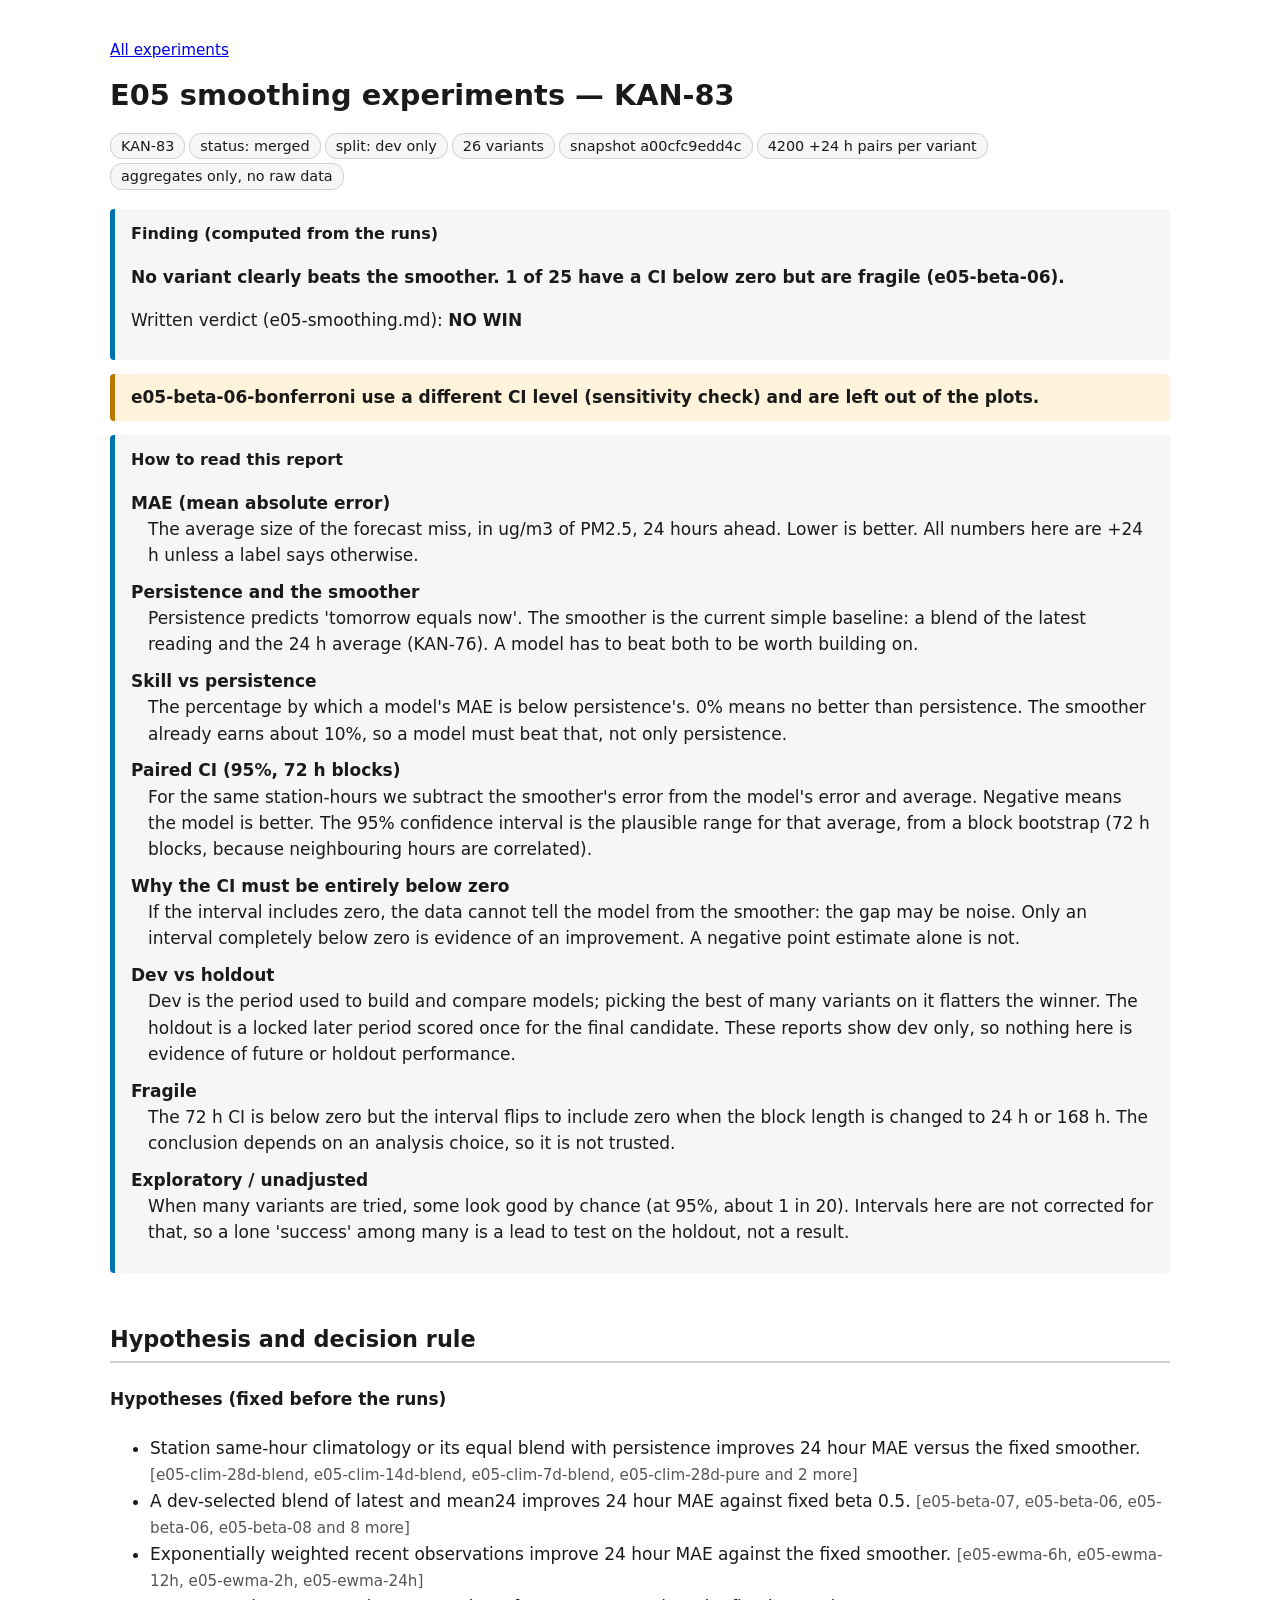
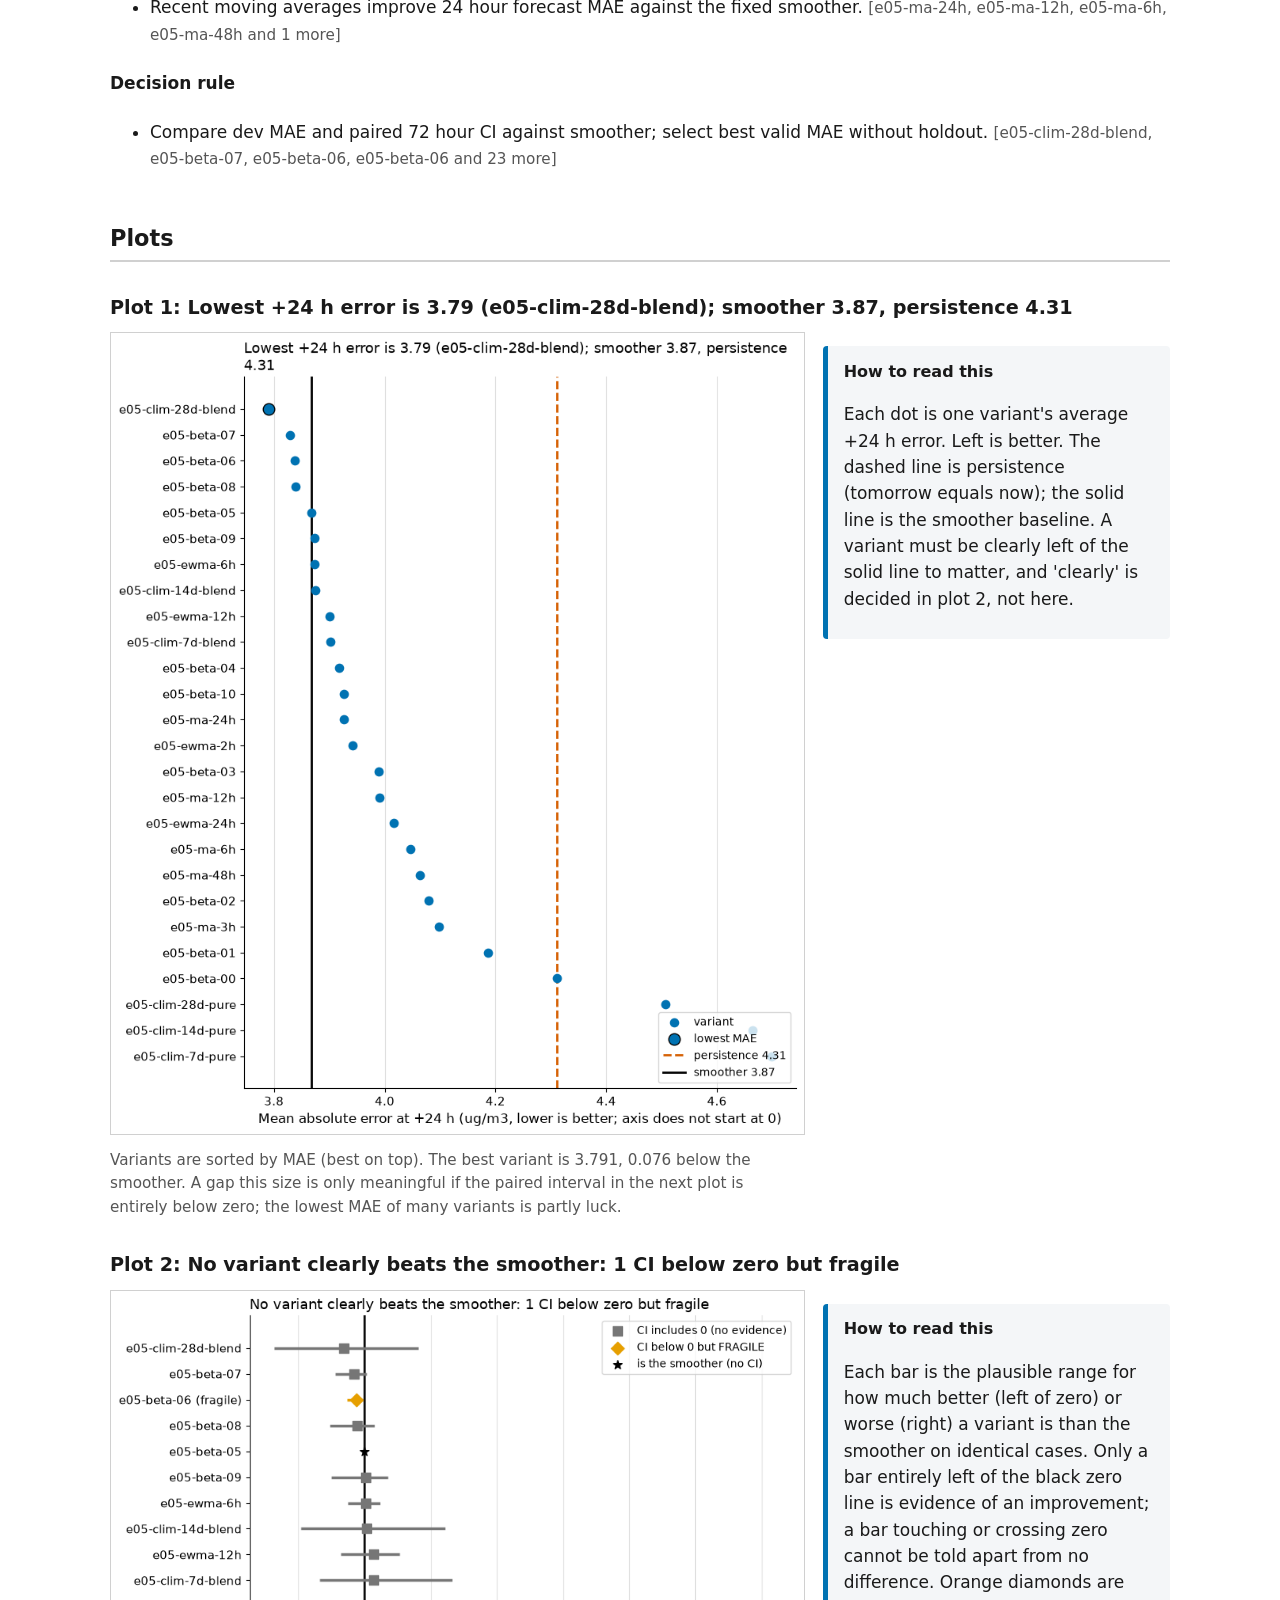
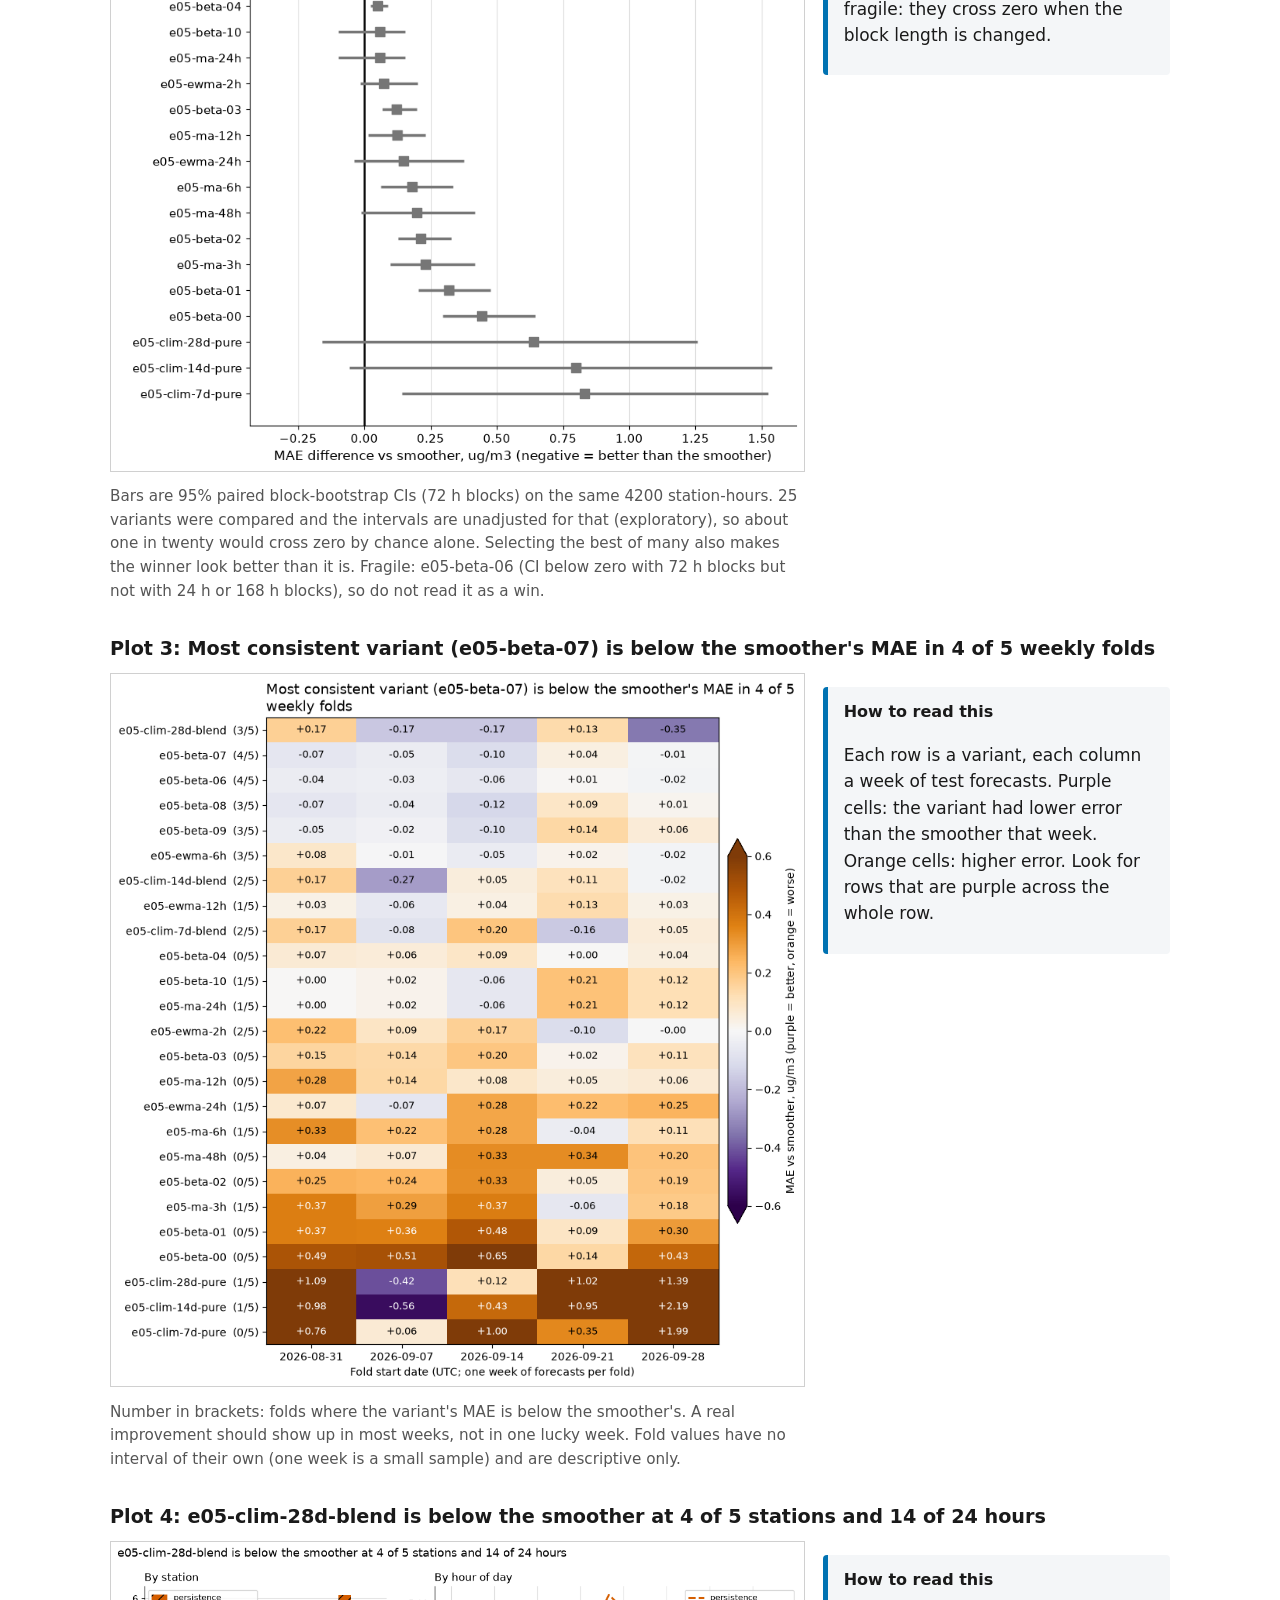
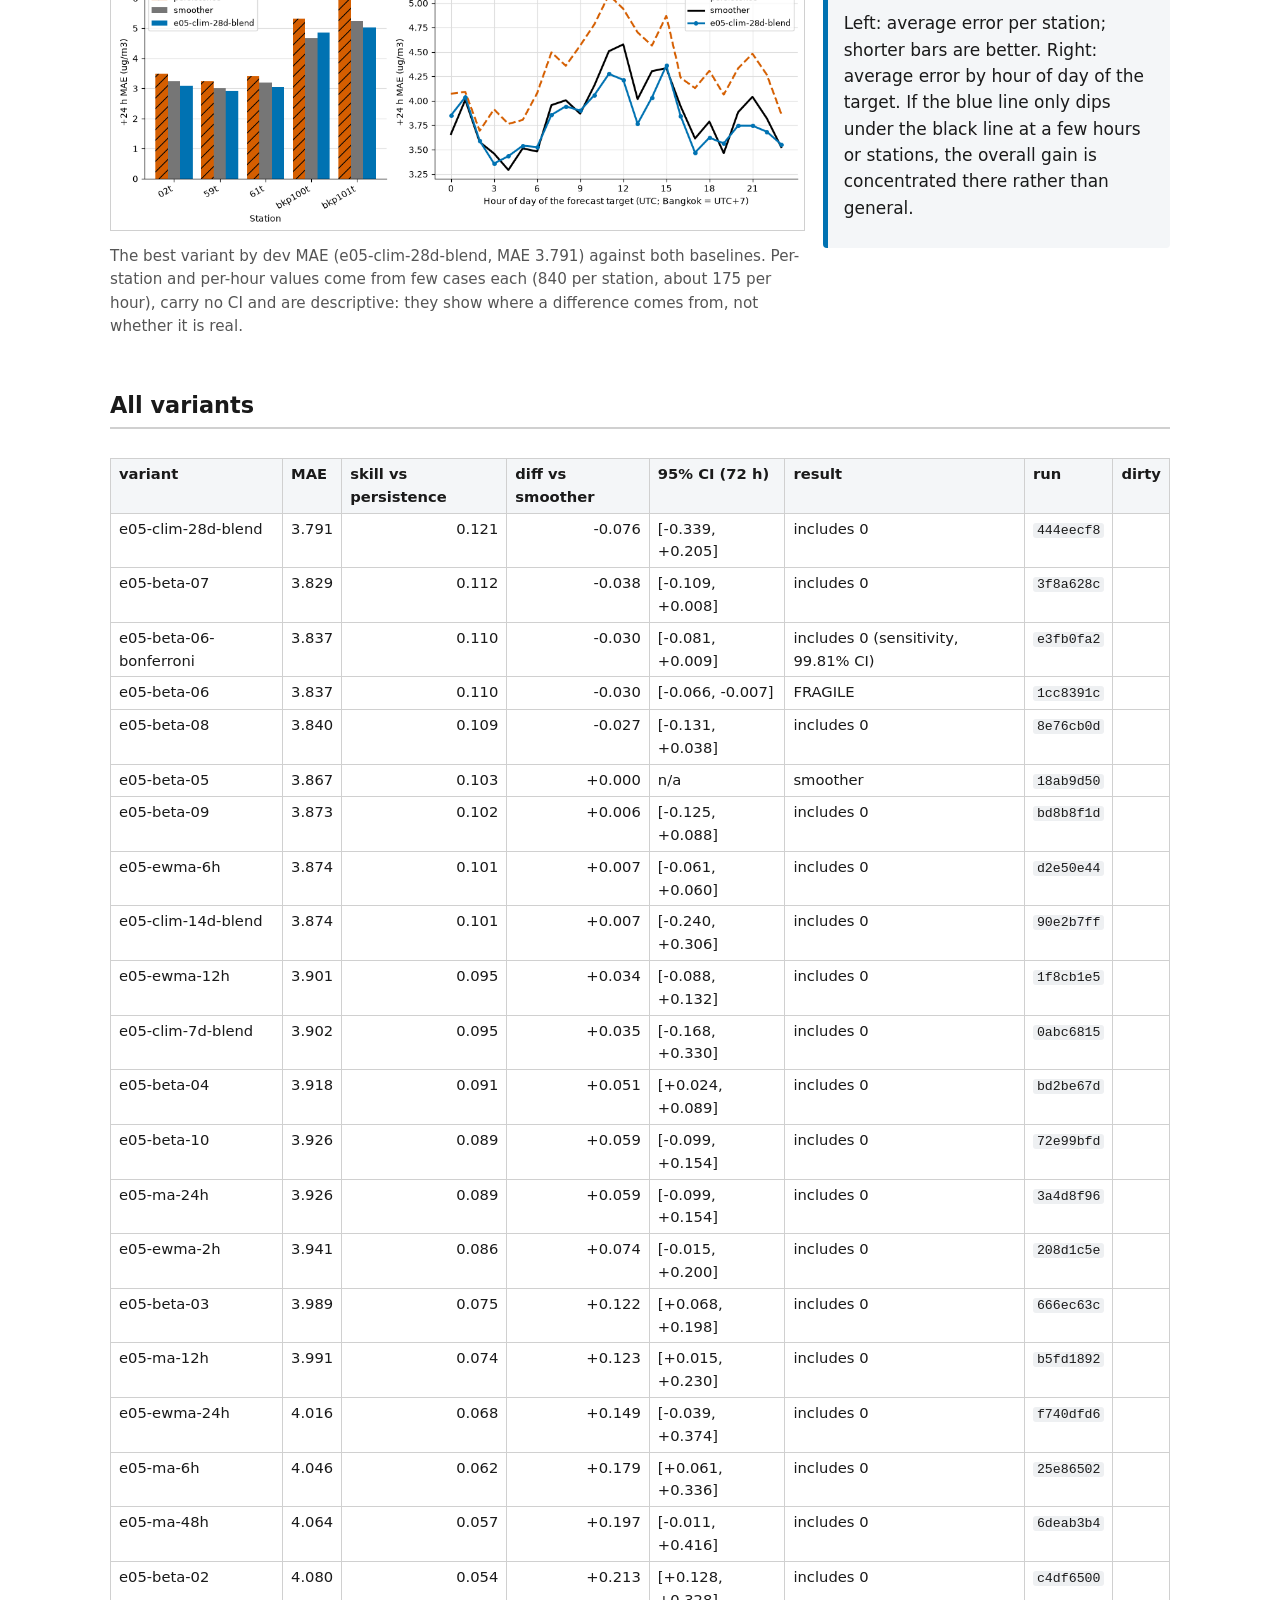
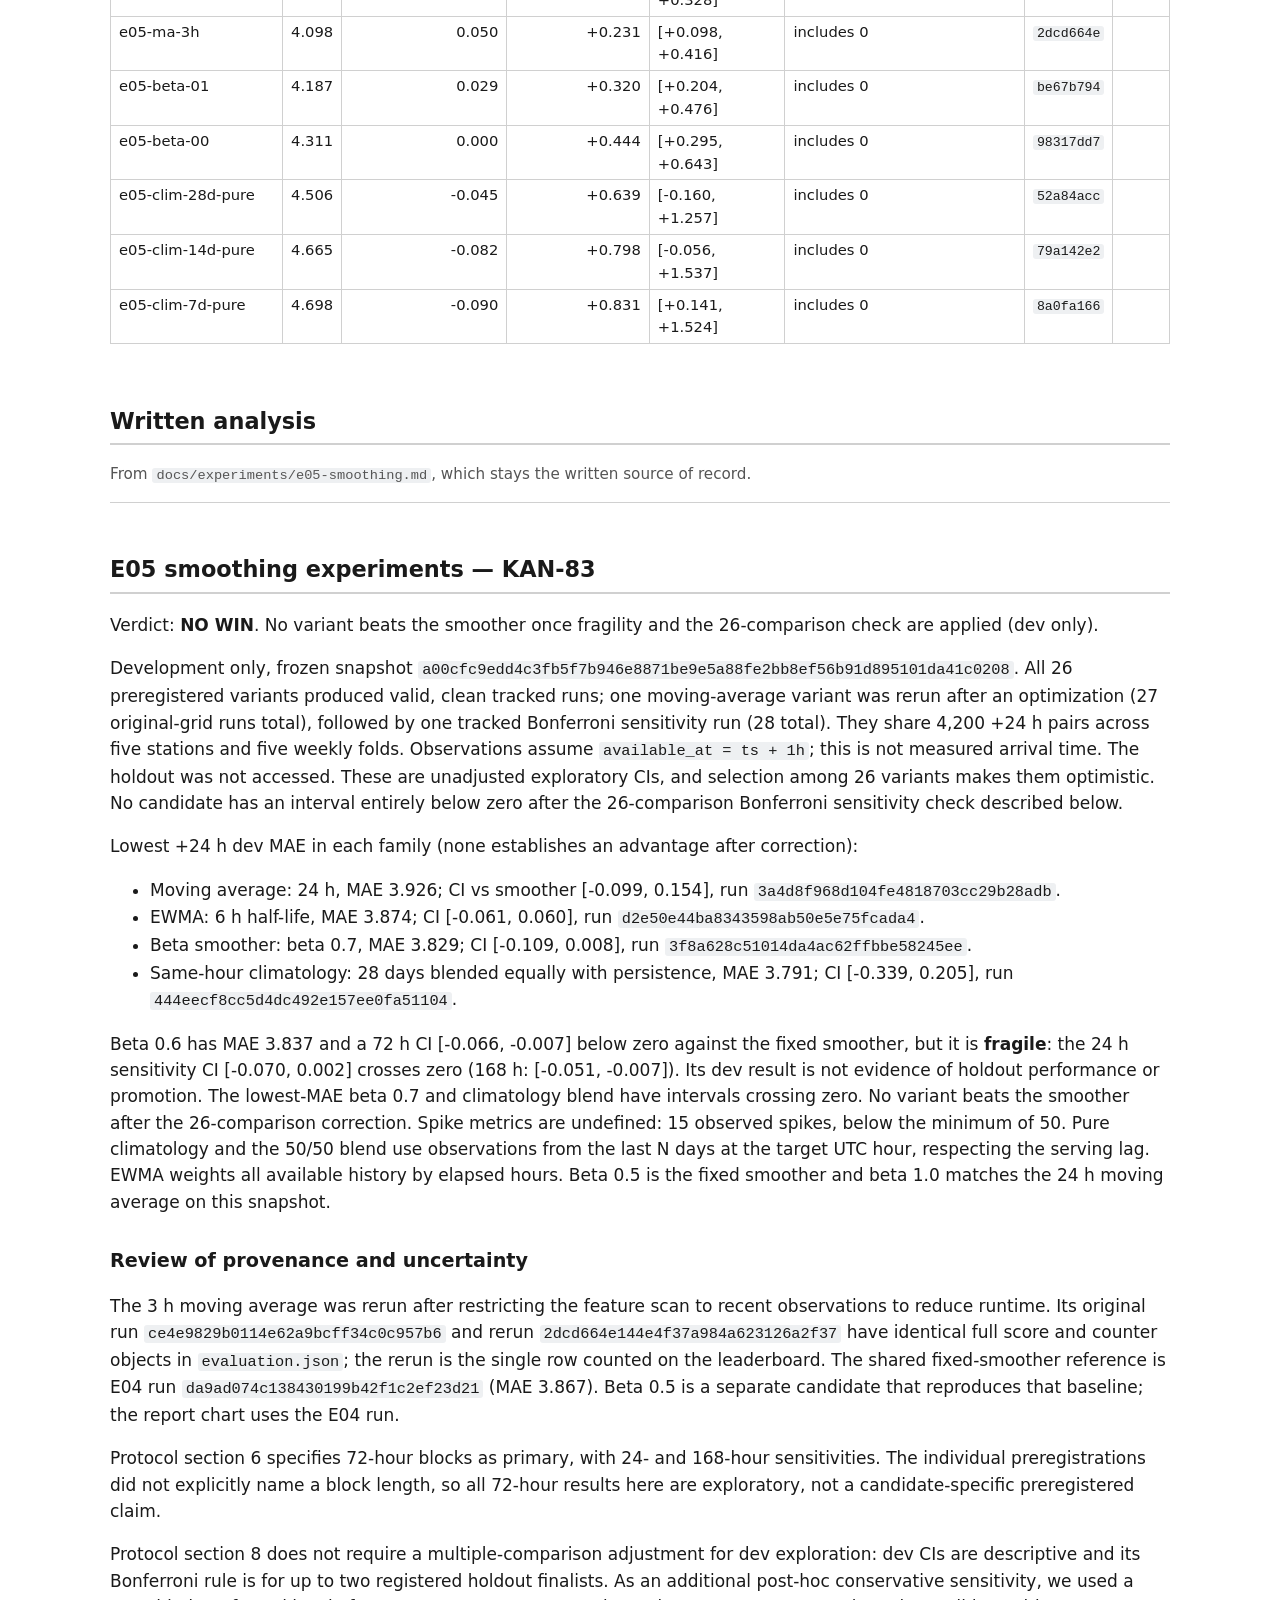
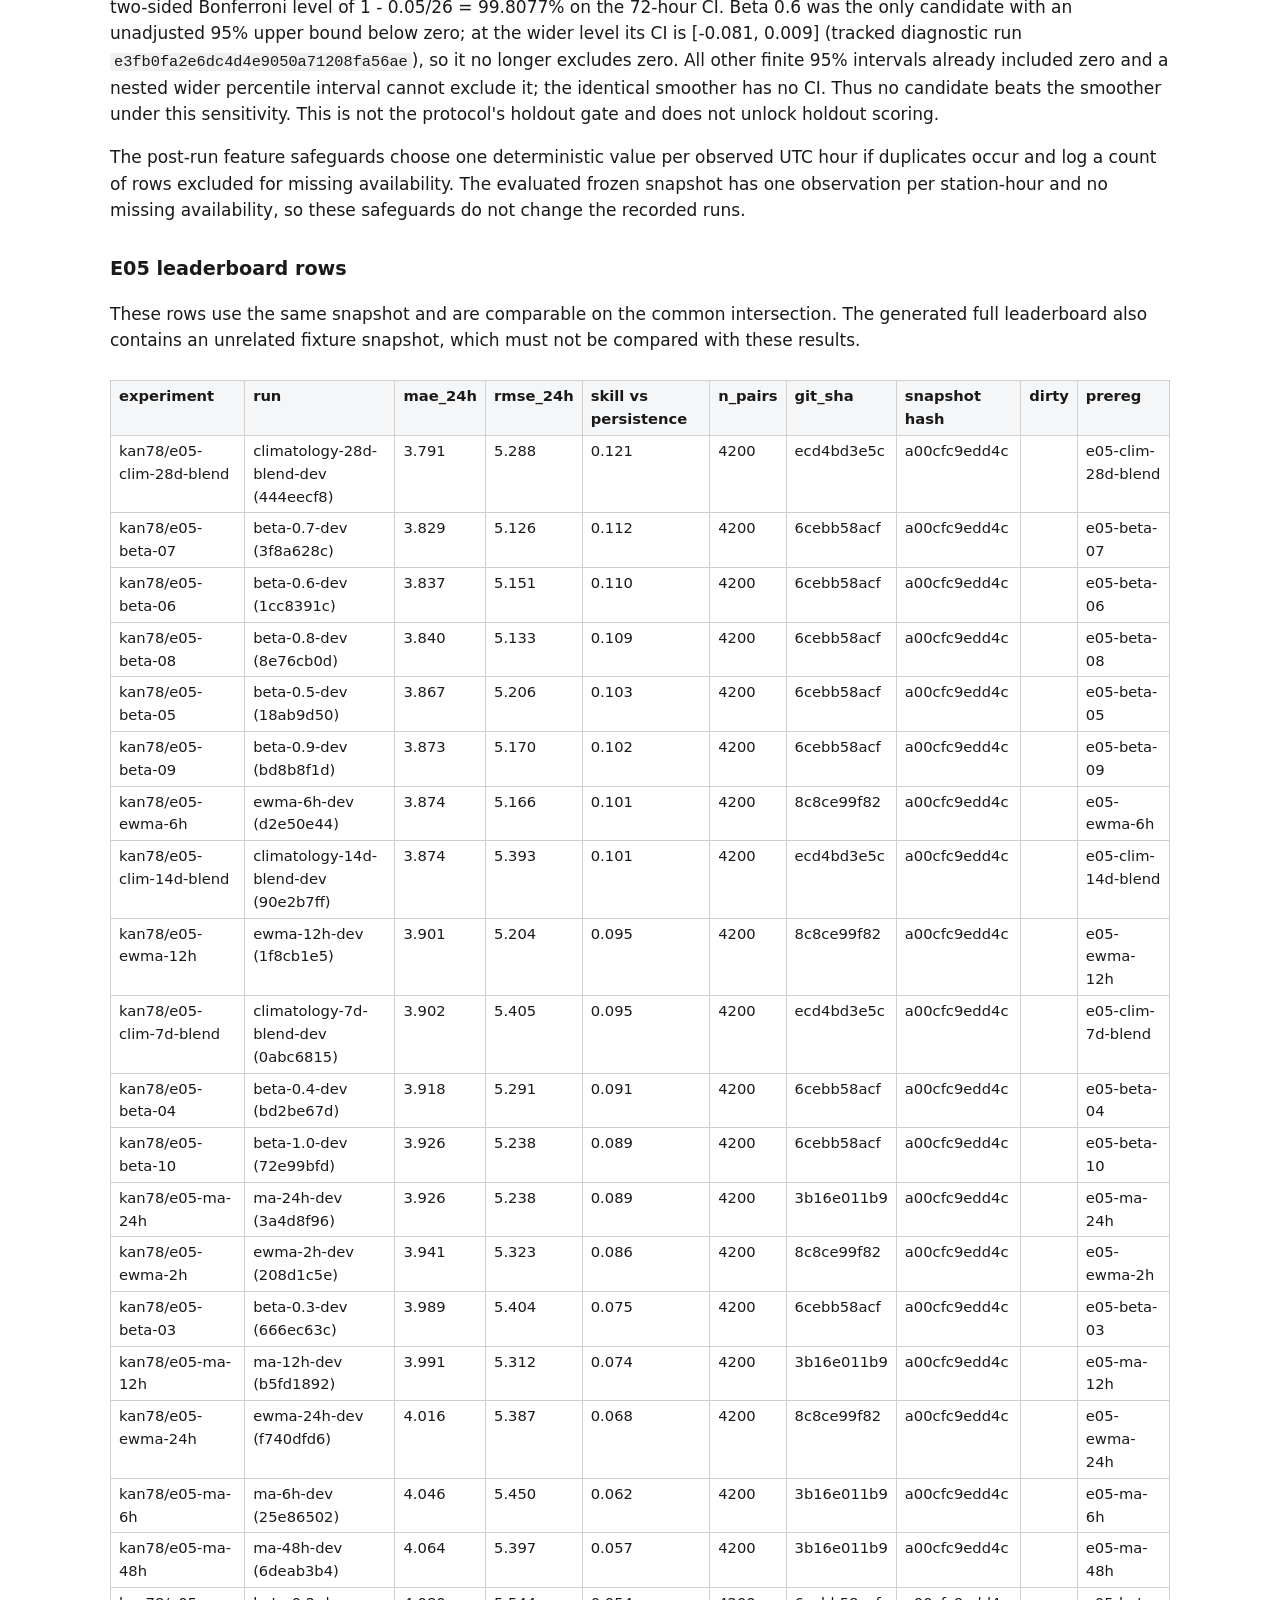
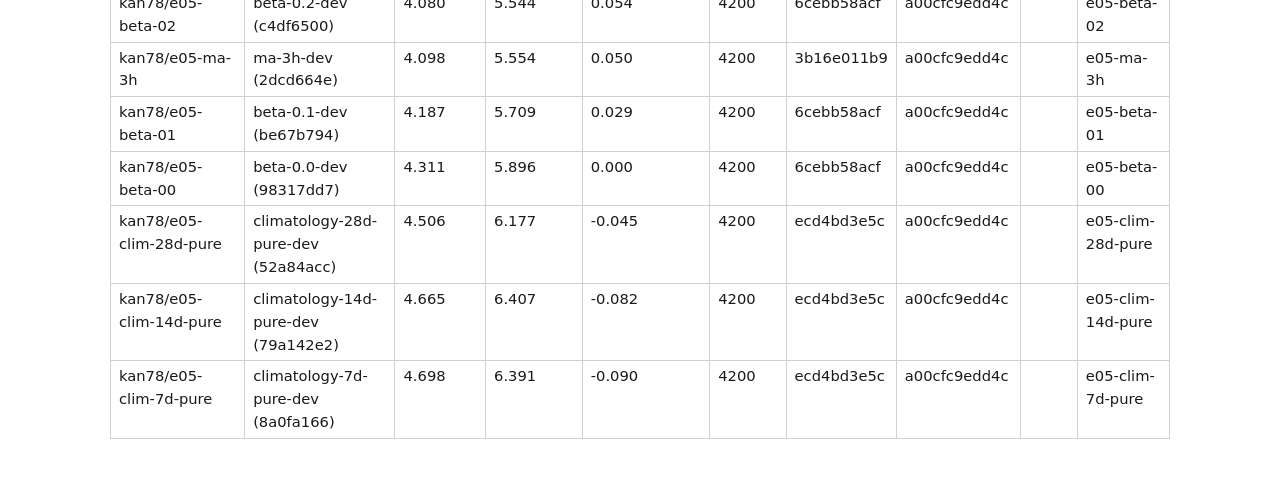
==== docs/experiments/reports/KAN-83.html @ 8dc2d12c "KAN-97: HTML experiment report generator, example reports for KAN-83, KAN-88, KAN-89 Co-Authored-By:" ====
<!doctype html><html lang="en"><head><meta charset="utf-8"><meta name="viewport" content="width=device-width,initial-scale=1"><title>E05 smoothing experiments — KAN-83</title><style>
:root{--ink:#1a1a1a;--muted:#555;--line:#d0d0d0;--bg:#fff;--soft:#f4f6f8;--blue:#0072B2;--warn:#FFF4DB;--warnb:#B87800}
*{box-sizing:border-box}
body{font:17px/1.55 system-ui,-apple-system,"Segoe UI",Roboto,sans-serif;color:var(--ink);background:var(--bg);margin:0}
main{max-width:1100px;margin:0 auto;padding:24px 20px 64px}
h1{font-size:1.8rem;line-height:1.25;margin:.2em 0}
h2{font-size:1.4rem;margin-top:2.2em;border-bottom:2px solid var(--line);padding-bottom:.2em}
h3{font-size:1.2rem;margin:1.6em 0 .5em}
.meta{color:var(--muted);font-size:.95rem}
.chip{display:inline-block;border:1px solid var(--line);border-radius:12px;padding:1px 10px;margin:2px 4px 2px 0;font-size:.9rem;background:var(--soft)}
.box{background:var(--soft);border-left:5px solid var(--blue);padding:10px 16px;border-radius:4px;margin:14px 0}
.box h4{margin:.2em 0 .4em;font-size:1rem}
.warn{background:var(--warn);border-left-color:var(--warnb)}
.plot-grid{display:grid;grid-template-columns:minmax(0,2fr) minmax(220px,1fr);gap:18px;align-items:start}
@media (max-width:860px){.plot-grid{grid-template-columns:1fr}}
figure{margin:0}
figure img{max-width:100%;height:auto;border:1px solid var(--line)}
figcaption{font-size:.95rem;color:var(--muted);margin-top:6px}
.scroll{overflow-x:auto}
table{border-collapse:collapse;font-size:.92rem;margin:10px 0}
th,td{border:1px solid var(--line);padding:4px 8px;text-align:left;vertical-align:top}
th{background:var(--soft)}
td.n{text-align:right;font-variant-numeric:tabular-nums}
code{background:#eef0f2;padding:0 4px;border-radius:3px;font-size:.9em}
pre{background:#eef0f2;padding:10px;overflow-x:auto}
.tag{font-weight:600}
.narr{border-top:1px solid var(--line);margin-top:8px}
dl dt{font-weight:600;margin-top:.6em}dl dd{margin:0 0 0 1em}
</style></head><body><main><p class="meta"><a href="index.html">All experiments</a></p><h1>E05 smoothing experiments — KAN-83</h1>
<p><span class="chip">KAN-83</span><span class="chip">status: merged</span><span class="chip">split: dev only</span><span class="chip">26 variants</span><span class="chip">snapshot a00cfc9edd4c</span><span class="chip">4200 +24 h pairs per variant</span><span class="chip">aggregates only, no raw data</span></p>
<div class="box"><h4>Finding (computed from the runs)</h4><p class="tag">No variant clearly beats the smoother. 1 of 25 have a CI below zero but are fragile (e05-beta-06).</p><p>Written verdict (e05-smoothing.md): <strong>NO WIN</strong></p></div>
<div class="box warn"><strong>e05-beta-06-bonferroni use a different CI level (sensitivity check) and are left out of the plots.</strong></div>
<div class="box"><h4>How to read this report</h4><dl><dt>MAE (mean absolute error)</dt><dd>The average size of the forecast miss, in ug/m3 of PM2.5, 24 hours ahead. Lower is better. All numbers here are +24 h unless a label says otherwise.</dd><dt>Persistence and the smoother</dt><dd>Persistence predicts &#x27;tomorrow equals now&#x27;. The smoother is the current simple baseline: a blend of the latest reading and the 24 h average (KAN-76). A model has to beat both to be worth building on.</dd><dt>Skill vs persistence</dt><dd>The percentage by which a model&#x27;s MAE is below persistence&#x27;s. 0% means no better than persistence. The smoother already earns about 10%, so a model must beat that, not only persistence.</dd><dt>Paired CI (95%, 72 h blocks)</dt><dd>For the same station-hours we subtract the smoother&#x27;s error from the model&#x27;s error and average. Negative means the model is better. The 95% confidence interval is the plausible range for that average, from a block bootstrap (72 h blocks, because neighbouring hours are correlated).</dd><dt>Why the CI must be entirely below zero</dt><dd>If the interval includes zero, the data cannot tell the model from the smoother: the gap may be noise. Only an interval completely below zero is evidence of an improvement. A negative point estimate alone is not.</dd><dt>Dev vs holdout</dt><dd>Dev is the period used to build and compare models; picking the best of many variants on it flatters the winner. The holdout is a locked later period scored once for the final candidate. These reports show dev only, so nothing here is evidence of future or holdout performance.</dd><dt>Fragile</dt><dd>The 72 h CI is below zero but the interval flips to include zero when the block length is changed to 24 h or 168 h. The conclusion depends on an analysis choice, so it is not trusted.</dd><dt>Exploratory / unadjusted</dt><dd>When many variants are tried, some look good by chance (at 95%, about 1 in 20). Intervals here are not corrected for that, so a lone &#x27;success&#x27; among many is a lead to test on the holdout, not a result.</dd></dl></div>
<h2>Hypothesis and decision rule</h2><h4>Hypotheses (fixed before the runs)</h4><ul><li>Station same-hour climatology or its equal blend with persistence improves 24 hour MAE versus the fixed smoother. <span class='meta'>[e05-clim-28d-blend, e05-clim-14d-blend, e05-clim-7d-blend, e05-clim-28d-pure and 2 more]</span></li><li>A dev-selected blend of latest and mean24 improves 24 hour MAE against fixed beta 0.5. <span class='meta'>[e05-beta-07, e05-beta-06, e05-beta-06, e05-beta-08 and 8 more]</span></li><li>Exponentially weighted recent observations improve 24 hour MAE against the fixed smoother. <span class='meta'>[e05-ewma-6h, e05-ewma-12h, e05-ewma-2h, e05-ewma-24h]</span></li><li>Recent moving averages improve 24 hour forecast MAE against the fixed smoother. <span class='meta'>[e05-ma-24h, e05-ma-12h, e05-ma-6h, e05-ma-48h and 1 more]</span></li></ul><h4>Decision rule</h4><ul><li>Compare dev MAE and paired 72 hour CI against smoother; select best valid MAE without holdout. <span class='meta'>[e05-clim-28d-blend, e05-beta-07, e05-beta-06, e05-beta-06 and 23 more]</span></li></ul>
<h2>Plots</h2>
<section><h3>Plot 1: Lowest +24 h error is 3.79 (e05-clim-28d-blend); smoother 3.87, persistence 4.31</h3><div class="plot-grid"><figure><img alt="Dot plot of +24 h MAE per variant" src="[data-uri]"><figcaption>Variants are sorted by MAE (best on top). The best variant is 3.791, 0.076 below the smoother. A gap this size is only meaningful if the paired interval in the next plot is entirely below zero; the lowest MAE of many variants is partly luck.</figcaption></figure><aside class="box"><h4>How to read this</h4><p>Each dot is one variant&#x27;s average +24 h error. Left is better. The dashed line is persistence (tomorrow equals now); the solid line is the smoother baseline. A variant must be clearly left of the solid line to matter, and &#x27;clearly&#x27; is decided in plot 2, not here.</p></aside></div></section>
<section><h3>Plot 2: No variant clearly beats the smoother: 1 CI below zero but fragile</h3><div class="plot-grid"><figure><img alt="Forest plot of paired MAE differences vs smoother" src="[data-uri]"><figcaption>Bars are 95% paired block-bootstrap CIs (72 h blocks) on the same 4200 station-hours. 25 variants were compared and the intervals are unadjusted for that (exploratory), so about one in twenty would cross zero by chance alone. Selecting the best of many also makes the winner look better than it is. Fragile: e05-beta-06 (CI below zero with 72 h blocks but not with 24 h or 168 h blocks), so do not read it as a win.</figcaption></figure><aside class="box"><h4>How to read this</h4><p>Each bar is the plausible range for how much better (left of zero) or worse (right) a variant is than the smoother on identical cases. Only a bar entirely left of the black zero line is evidence of an improvement; a bar touching or crossing zero cannot be told apart from no difference. Orange diamonds are fragile: they cross zero when the block length is changed.</p></aside></div></section>
<section><h3>Plot 3: Most consistent variant (e05-beta-07) is below the smoother&#x27;s MAE in 4 of 5 weekly folds</h3><div class="plot-grid"><figure><img alt="Heatmap of per-fold MAE difference vs smoother" src="[data-uri]"><figcaption>Number in brackets: folds where the variant&#x27;s MAE is below the smoother&#x27;s. A real improvement should show up in most weeks, not in one lucky week. Fold values have no interval of their own (one week is a small sample) and are descriptive only.</figcaption></figure><aside class="box"><h4>How to read this</h4><p>Each row is a variant, each column a week of test forecasts. Purple cells: the variant had lower error than the smoother that week. Orange cells: higher error. Look for rows that are purple across the whole row.</p></aside></div></section>
<section><h3>Plot 4: e05-clim-28d-blend is below the smoother at 4 of 5 stations and 14 of 24 hours</h3><div class="plot-grid"><figure><img alt="MAE by station and by hour of day" src="[data-uri]"><figcaption>The best variant by dev MAE (e05-clim-28d-blend, MAE 3.791) against both baselines. Per-station and per-hour values come from few cases each (840 per station, about 175 per hour), carry no CI and are descriptive: they show where a difference comes from, not whether it is real.</figcaption></figure><aside class="box"><h4>How to read this</h4><p>Left: average error per station; shorter bars are better. Right: average error by hour of day of the target. If the blue line only dips under the black line at a few hours or stations, the overall gain is concentrated there rather than general.</p></aside></div></section>
<h2>All variants</h2><div class="scroll"><table><thead><tr><th>variant</th><th>MAE</th><th>skill vs persistence</th><th>diff vs smoother</th><th>95% CI (72 h)</th><th>result</th><th>run</th><th>dirty</th></tr></thead><tbody><tr><td>e05-clim-28d-blend</td><td class=n>3.791</td><td class=n>0.121</td><td class=n>-0.076</td><td>[-0.339, +0.205]</td><td>includes 0</td><td><code>444eecf8</code></td><td></td></tr><tr><td>e05-beta-07</td><td class=n>3.829</td><td class=n>0.112</td><td class=n>-0.038</td><td>[-0.109, +0.008]</td><td>includes 0</td><td><code>3f8a628c</code></td><td></td></tr><tr><td>e05-beta-06-bonferroni</td><td class=n>3.837</td><td class=n>0.110</td><td class=n>-0.030</td><td>[-0.081, +0.009]</td><td>includes 0 (sensitivity, 99.81% CI)</td><td><code>e3fb0fa2</code></td><td></td></tr><tr><td>e05-beta-06</td><td class=n>3.837</td><td class=n>0.110</td><td class=n>-0.030</td><td>[-0.066, -0.007]</td><td>FRAGILE</td><td><code>1cc8391c</code></td><td></td></tr><tr><td>e05-beta-08</td><td class=n>3.840</td><td class=n>0.109</td><td class=n>-0.027</td><td>[-0.131, +0.038]</td><td>includes 0</td><td><code>8e76cb0d</code></td><td></td></tr><tr><td>e05-beta-05</td><td class=n>3.867</td><td class=n>0.103</td><td class=n>+0.000</td><td>n/a</td><td>smoother</td><td><code>18ab9d50</code></td><td></td></tr><tr><td>e05-beta-09</td><td class=n>3.873</td><td class=n>0.102</td><td class=n>+0.006</td><td>[-0.125, +0.088]</td><td>includes 0</td><td><code>bd8b8f1d</code></td><td></td></tr><tr><td>e05-ewma-6h</td><td class=n>3.874</td><td class=n>0.101</td><td class=n>+0.007</td><td>[-0.061, +0.060]</td><td>includes 0</td><td><code>d2e50e44</code></td><td></td></tr><tr><td>e05-clim-14d-blend</td><td class=n>3.874</td><td class=n>0.101</td><td class=n>+0.007</td><td>[-0.240, +0.306]</td><td>includes 0</td><td><code>90e2b7ff</code></td><td></td></tr><tr><td>e05-ewma-12h</td><td class=n>3.901</td><td class=n>0.095</td><td class=n>+0.034</td><td>[-0.088, +0.132]</td><td>includes 0</td><td><code>1f8cb1e5</code></td><td></td></tr><tr><td>e05-clim-7d-blend</td><td class=n>3.902</td><td class=n>0.095</td><td class=n>+0.035</td><td>[-0.168, +0.330]</td><td>includes 0</td><td><code>0abc6815</code></td><td></td></tr><tr><td>e05-beta-04</td><td class=n>3.918</td><td class=n>0.091</td><td class=n>+0.051</td><td>[+0.024, +0.089]</td><td>includes 0</td><td><code>bd2be67d</code></td><td></td></tr><tr><td>e05-beta-10</td><td class=n>3.926</td><td class=n>0.089</td><td class=n>+0.059</td><td>[-0.099, +0.154]</td><td>includes 0</td><td><code>72e99bfd</code></td><td></td></tr><tr><td>e05-ma-24h</td><td class=n>3.926</td><td class=n>0.089</td><td class=n>+0.059</td><td>[-0.099, +0.154]</td><td>includes 0</td><td><code>3a4d8f96</code></td><td></td></tr><tr><td>e05-ewma-2h</td><td class=n>3.941</td><td class=n>0.086</td><td class=n>+0.074</td><td>[-0.015, +0.200]</td><td>includes 0</td><td><code>208d1c5e</code></td><td></td></tr><tr><td>e05-beta-03</td><td class=n>3.989</td><td class=n>0.075</td><td class=n>+0.122</td><td>[+0.068, +0.198]</td><td>includes 0</td><td><code>666ec63c</code></td><td></td></tr><tr><td>e05-ma-12h</td><td class=n>3.991</td><td class=n>0.074</td><td class=n>+0.123</td><td>[+0.015, +0.230]</td><td>includes 0</td><td><code>b5fd1892</code></td><td></td></tr><tr><td>e05-ewma-24h</td><td class=n>4.016</td><td class=n>0.068</td><td class=n>+0.149</td><td>[-0.039, +0.374]</td><td>includes 0</td><td><code>f740dfd6</code></td><td></td></tr><tr><td>e05-ma-6h</td><td class=n>4.046</td><td class=n>0.062</td><td class=n>+0.179</td><td>[+0.061, +0.336]</td><td>includes 0</td><td><code>25e86502</code></td><td></td></tr><tr><td>e05-ma-48h</td><td class=n>4.064</td><td class=n>0.057</td><td class=n>+0.197</td><td>[-0.011, +0.416]</td><td>includes 0</td><td><code>6deab3b4</code></td><td></td></tr><tr><td>e05-beta-02</td><td class=n>4.080</td><td class=n>0.054</td><td class=n>+0.213</td><td>[+0.128, +0.328]</td><td>includes 0</td><td><code>c4df6500</code></td><td></td></tr><tr><td>e05-ma-3h</td><td class=n>4.098</td><td class=n>0.050</td><td class=n>+0.231</td><td>[+0.098, +0.416]</td><td>includes 0</td><td><code>2dcd664e</code></td><td></td></tr><tr><td>e05-beta-01</td><td class=n>4.187</td><td class=n>0.029</td><td class=n>+0.320</td><td>[+0.204, +0.476]</td><td>includes 0</td><td><code>be67b794</code></td><td></td></tr><tr><td>e05-beta-00</td><td class=n>4.311</td><td class=n>0.000</td><td class=n>+0.444</td><td>[+0.295, +0.643]</td><td>includes 0</td><td><code>98317dd7</code></td><td></td></tr><tr><td>e05-clim-28d-pure</td><td class=n>4.506</td><td class=n>-0.045</td><td class=n>+0.639</td><td>[-0.160, +1.257]</td><td>includes 0</td><td><code>52a84acc</code></td><td></td></tr><tr><td>e05-clim-14d-pure</td><td class=n>4.665</td><td class=n>-0.082</td><td class=n>+0.798</td><td>[-0.056, +1.537]</td><td>includes 0</td><td><code>79a142e2</code></td><td></td></tr><tr><td>e05-clim-7d-pure</td><td class=n>4.698</td><td class=n>-0.090</td><td class=n>+0.831</td><td>[+0.141, +1.524]</td><td>includes 0</td><td><code>8a0fa166</code></td><td></td></tr></tbody></table></div>
<h2>Written analysis</h2><p class="meta">From <code>docs/experiments/e05-smoothing.md</code>, which stays the written source of record.</p><div class="narr"><h2>E05 smoothing experiments — KAN-83</h2>
<p>Verdict: <strong>NO WIN</strong>. No variant beats the smoother once fragility and the 26-comparison check are applied (dev only).</p>
<p>Development only, frozen snapshot <code>a00cfc9edd4c3fb5f7b946e8871be9e5a88fe2bb8ef56b91d895101da41c0208</code>. All 26 preregistered variants produced valid, clean tracked runs; one moving-average variant was rerun after an optimization (27 original-grid runs total), followed by one tracked Bonferroni sensitivity run (28 total). They share 4,200 +24 h pairs across five stations and five weekly folds. Observations assume <code>available_at = ts + 1h</code>; this is not measured arrival time. The holdout was not accessed. These are unadjusted exploratory CIs, and selection among 26 variants makes them optimistic. No candidate has an interval entirely below zero after the 26-comparison Bonferroni sensitivity check described below.</p>
<p>Lowest +24 h dev MAE in each family (none establishes an advantage after correction):</p>
<ul><li>Moving average: 24 h, MAE 3.926; CI vs smoother [-0.099, 0.154], run <code>3a4d8f968d104fe4818703cc29b28adb</code>.</li><li>EWMA: 6 h half-life, MAE 3.874; CI [-0.061, 0.060], run <code>d2e50e44ba8343598ab50e5e75fcada4</code>.</li><li>Beta smoother: beta 0.7, MAE 3.829; CI [-0.109, 0.008], run <code>3f8a628c51014da4ac62ffbbe58245ee</code>.</li><li>Same-hour climatology: 28 days blended equally with persistence, MAE 3.791; CI [-0.339, 0.205], run <code>444eecf8cc5d4dc492e157ee0fa51104</code>.</li></ul>
<p>Beta 0.6 has MAE 3.837 and a 72 h CI [-0.066, -0.007] below zero against the fixed smoother, but it is <strong>fragile</strong>: the 24 h sensitivity CI [-0.070, 0.002] crosses zero (168 h: [-0.051, -0.007]). Its dev result is not evidence of holdout performance or promotion. The lowest-MAE beta 0.7 and climatology blend have intervals crossing zero. No variant beats the smoother after the 26-comparison correction. Spike metrics are undefined: 15 observed spikes, below the minimum of 50. Pure climatology and the 50/50 blend use observations from the last N days at the target UTC hour, respecting the serving lag. EWMA weights all available history by elapsed hours. Beta 0.5 is the fixed smoother and beta 1.0 matches the 24 h moving average on this snapshot.</p>
<h3>Review of provenance and uncertainty</h3>
<p>The 3 h moving average was rerun after restricting the feature scan to recent observations to reduce runtime. Its original run <code>ce4e9829b0114e62a9bcff34c0c957b6</code> and rerun <code>2dcd664e144e4f37a984a623126a2f37</code> have identical full score and counter objects in <code>evaluation.json</code>; the rerun is the single row counted on the leaderboard. The shared fixed-smoother reference is E04 run <code>da9ad074c138430199b42f1c2ef23d21</code> (MAE 3.867). Beta 0.5 is a separate candidate that reproduces that baseline; the report chart uses the E04 run.</p>
<p>Protocol section 6 specifies 72-hour blocks as primary, with 24- and 168-hour sensitivities. The individual preregistrations did not explicitly name a block length, so all 72-hour results here are exploratory, not a candidate-specific preregistered claim.</p>
<p>Protocol section 8 does not require a multiple-comparison adjustment for dev exploration: dev CIs are descriptive and its Bonferroni rule is for up to two registered holdout finalists. As an additional post-hoc conservative sensitivity, we used a two-sided Bonferroni level of 1 - 0.05/26 = 99.8077% on the 72-hour CI. Beta 0.6 was the only candidate with an unadjusted 95% upper bound below zero; at the wider level its CI is [-0.081, 0.009] (tracked diagnostic run <code>e3fb0fa2e6dc4d4e9050a71208fa56ae</code>), so it no longer excludes zero. All other finite 95% intervals already included zero and a nested wider percentile interval cannot exclude it; the identical smoother has no CI. Thus no candidate beats the smoother under this sensitivity. This is not the protocol's holdout gate and does not unlock holdout scoring.</p>
<p>The post-run feature safeguards choose one deterministic value per observed UTC hour if duplicates occur and log a count of rows excluded for missing availability. The evaluated frozen snapshot has one observation per station-hour and no missing availability, so these safeguards do not change the recorded runs.</p>
<h3>E05 leaderboard rows</h3>
<p>These rows use the same snapshot and are comparable on the common intersection. The generated full leaderboard also contains an unrelated fixture snapshot, which must not be compared with these results.</p>
<div class="scroll"><table><thead><tr><th>experiment</th><th>run</th><th>mae_24h</th><th>rmse_24h</th><th>skill vs persistence</th><th>n_pairs</th><th>git_sha</th><th>snapshot hash</th><th>dirty</th><th>prereg</th></tr></thead><tbody><tr><td>kan78/e05-clim-28d-blend</td><td>climatology-28d-blend-dev (444eecf8)</td><td>3.791</td><td>5.288</td><td>0.121</td><td>4200</td><td>ecd4bd3e5c</td><td>a00cfc9edd4c</td><td></td><td>e05-clim-28d-blend</td></tr><tr><td>kan78/e05-beta-07</td><td>beta-0.7-dev (3f8a628c)</td><td>3.829</td><td>5.126</td><td>0.112</td><td>4200</td><td>6cebb58acf</td><td>a00cfc9edd4c</td><td></td><td>e05-beta-07</td></tr><tr><td>kan78/e05-beta-06</td><td>beta-0.6-dev (1cc8391c)</td><td>3.837</td><td>5.151</td><td>0.110</td><td>4200</td><td>6cebb58acf</td><td>a00cfc9edd4c</td><td></td><td>e05-beta-06</td></tr><tr><td>kan78/e05-beta-08</td><td>beta-0.8-dev (8e76cb0d)</td><td>3.840</td><td>5.133</td><td>0.109</td><td>4200</td><td>6cebb58acf</td><td>a00cfc9edd4c</td><td></td><td>e05-beta-08</td></tr><tr><td>kan78/e05-beta-05</td><td>beta-0.5-dev (18ab9d50)</td><td>3.867</td><td>5.206</td><td>0.103</td><td>4200</td><td>6cebb58acf</td><td>a00cfc9edd4c</td><td></td><td>e05-beta-05</td></tr><tr><td>kan78/e05-beta-09</td><td>beta-0.9-dev (bd8b8f1d)</td><td>3.873</td><td>5.170</td><td>0.102</td><td>4200</td><td>6cebb58acf</td><td>a00cfc9edd4c</td><td></td><td>e05-beta-09</td></tr><tr><td>kan78/e05-ewma-6h</td><td>ewma-6h-dev (d2e50e44)</td><td>3.874</td><td>5.166</td><td>0.101</td><td>4200</td><td>8c8ce99f82</td><td>a00cfc9edd4c</td><td></td><td>e05-ewma-6h</td></tr><tr><td>kan78/e05-clim-14d-blend</td><td>climatology-14d-blend-dev (90e2b7ff)</td><td>3.874</td><td>5.393</td><td>0.101</td><td>4200</td><td>ecd4bd3e5c</td><td>a00cfc9edd4c</td><td></td><td>e05-clim-14d-blend</td></tr><tr><td>kan78/e05-ewma-12h</td><td>ewma-12h-dev (1f8cb1e5)</td><td>3.901</td><td>5.204</td><td>0.095</td><td>4200</td><td>8c8ce99f82</td><td>a00cfc9edd4c</td><td></td><td>e05-ewma-12h</td></tr><tr><td>kan78/e05-clim-7d-blend</td><td>climatology-7d-blend-dev (0abc6815)</td><td>3.902</td><td>5.405</td><td>0.095</td><td>4200</td><td>ecd4bd3e5c</td><td>a00cfc9edd4c</td><td></td><td>e05-clim-7d-blend</td></tr><tr><td>kan78/e05-beta-04</td><td>beta-0.4-dev (bd2be67d)</td><td>3.918</td><td>5.291</td><td>0.091</td><td>4200</td><td>6cebb58acf</td><td>a00cfc9edd4c</td><td></td><td>e05-beta-04</td></tr><tr><td>kan78/e05-beta-10</td><td>beta-1.0-dev (72e99bfd)</td><td>3.926</td><td>5.238</td><td>0.089</td><td>4200</td><td>6cebb58acf</td><td>a00cfc9edd4c</td><td></td><td>e05-beta-10</td></tr><tr><td>kan78/e05-ma-24h</td><td>ma-24h-dev (3a4d8f96)</td><td>3.926</td><td>5.238</td><td>0.089</td><td>4200</td><td>3b16e011b9</td><td>a00cfc9edd4c</td><td></td><td>e05-ma-24h</td></tr><tr><td>kan78/e05-ewma-2h</td><td>ewma-2h-dev (208d1c5e)</td><td>3.941</td><td>5.323</td><td>0.086</td><td>4200</td><td>8c8ce99f82</td><td>a00cfc9edd4c</td><td></td><td>e05-ewma-2h</td></tr><tr><td>kan78/e05-beta-03</td><td>beta-0.3-dev (666ec63c)</td><td>3.989</td><td>5.404</td><td>0.075</td><td>4200</td><td>6cebb58acf</td><td>a00cfc9edd4c</td><td></td><td>e05-beta-03</td></tr><tr><td>kan78/e05-ma-12h</td><td>ma-12h-dev (b5fd1892)</td><td>3.991</td><td>5.312</td><td>0.074</td><td>4200</td><td>3b16e011b9</td><td>a00cfc9edd4c</td><td></td><td>e05-ma-12h</td></tr><tr><td>kan78/e05-ewma-24h</td><td>ewma-24h-dev (f740dfd6)</td><td>4.016</td><td>5.387</td><td>0.068</td><td>4200</td><td>8c8ce99f82</td><td>a00cfc9edd4c</td><td></td><td>e05-ewma-24h</td></tr><tr><td>kan78/e05-ma-6h</td><td>ma-6h-dev (25e86502)</td><td>4.046</td><td>5.450</td><td>0.062</td><td>4200</td><td>3b16e011b9</td><td>a00cfc9edd4c</td><td></td><td>e05-ma-6h</td></tr><tr><td>kan78/e05-ma-48h</td><td>ma-48h-dev (6deab3b4)</td><td>4.064</td><td>5.397</td><td>0.057</td><td>4200</td><td>3b16e011b9</td><td>a00cfc9edd4c</td><td></td><td>e05-ma-48h</td></tr><tr><td>kan78/e05-beta-02</td><td>beta-0.2-dev (c4df6500)</td><td>4.080</td><td>5.544</td><td>0.054</td><td>4200</td><td>6cebb58acf</td><td>a00cfc9edd4c</td><td></td><td>e05-beta-02</td></tr><tr><td>kan78/e05-ma-3h</td><td>ma-3h-dev (2dcd664e)</td><td>4.098</td><td>5.554</td><td>0.050</td><td>4200</td><td>3b16e011b9</td><td>a00cfc9edd4c</td><td></td><td>e05-ma-3h</td></tr><tr><td>kan78/e05-beta-01</td><td>beta-0.1-dev (be67b794)</td><td>4.187</td><td>5.709</td><td>0.029</td><td>4200</td><td>6cebb58acf</td><td>a00cfc9edd4c</td><td></td><td>e05-beta-01</td></tr><tr><td>kan78/e05-beta-00</td><td>beta-0.0-dev (98317dd7)</td><td>4.311</td><td>5.896</td><td>0.000</td><td>4200</td><td>6cebb58acf</td><td>a00cfc9edd4c</td><td></td><td>e05-beta-00</td></tr><tr><td>kan78/e05-clim-28d-pure</td><td>climatology-28d-pure-dev (52a84acc)</td><td>4.506</td><td>6.177</td><td>-0.045</td><td>4200</td><td>ecd4bd3e5c</td><td>a00cfc9edd4c</td><td></td><td>e05-clim-28d-pure</td></tr><tr><td>kan78/e05-clim-14d-pure</td><td>climatology-14d-pure-dev (79a142e2)</td><td>4.665</td><td>6.407</td><td>-0.082</td><td>4200</td><td>ecd4bd3e5c</td><td>a00cfc9edd4c</td><td></td><td>e05-clim-14d-pure</td></tr><tr><td>kan78/e05-clim-7d-pure</td><td>climatology-7d-pure-dev (8a0fa166)</td><td>4.698</td><td>6.391</td><td>-0.090</td><td>4200</td><td>ecd4bd3e5c</td><td>a00cfc9edd4c</td><td></td><td>e05-clim-7d-pure</td></tr></tbody></table></div></div></main></body></html>
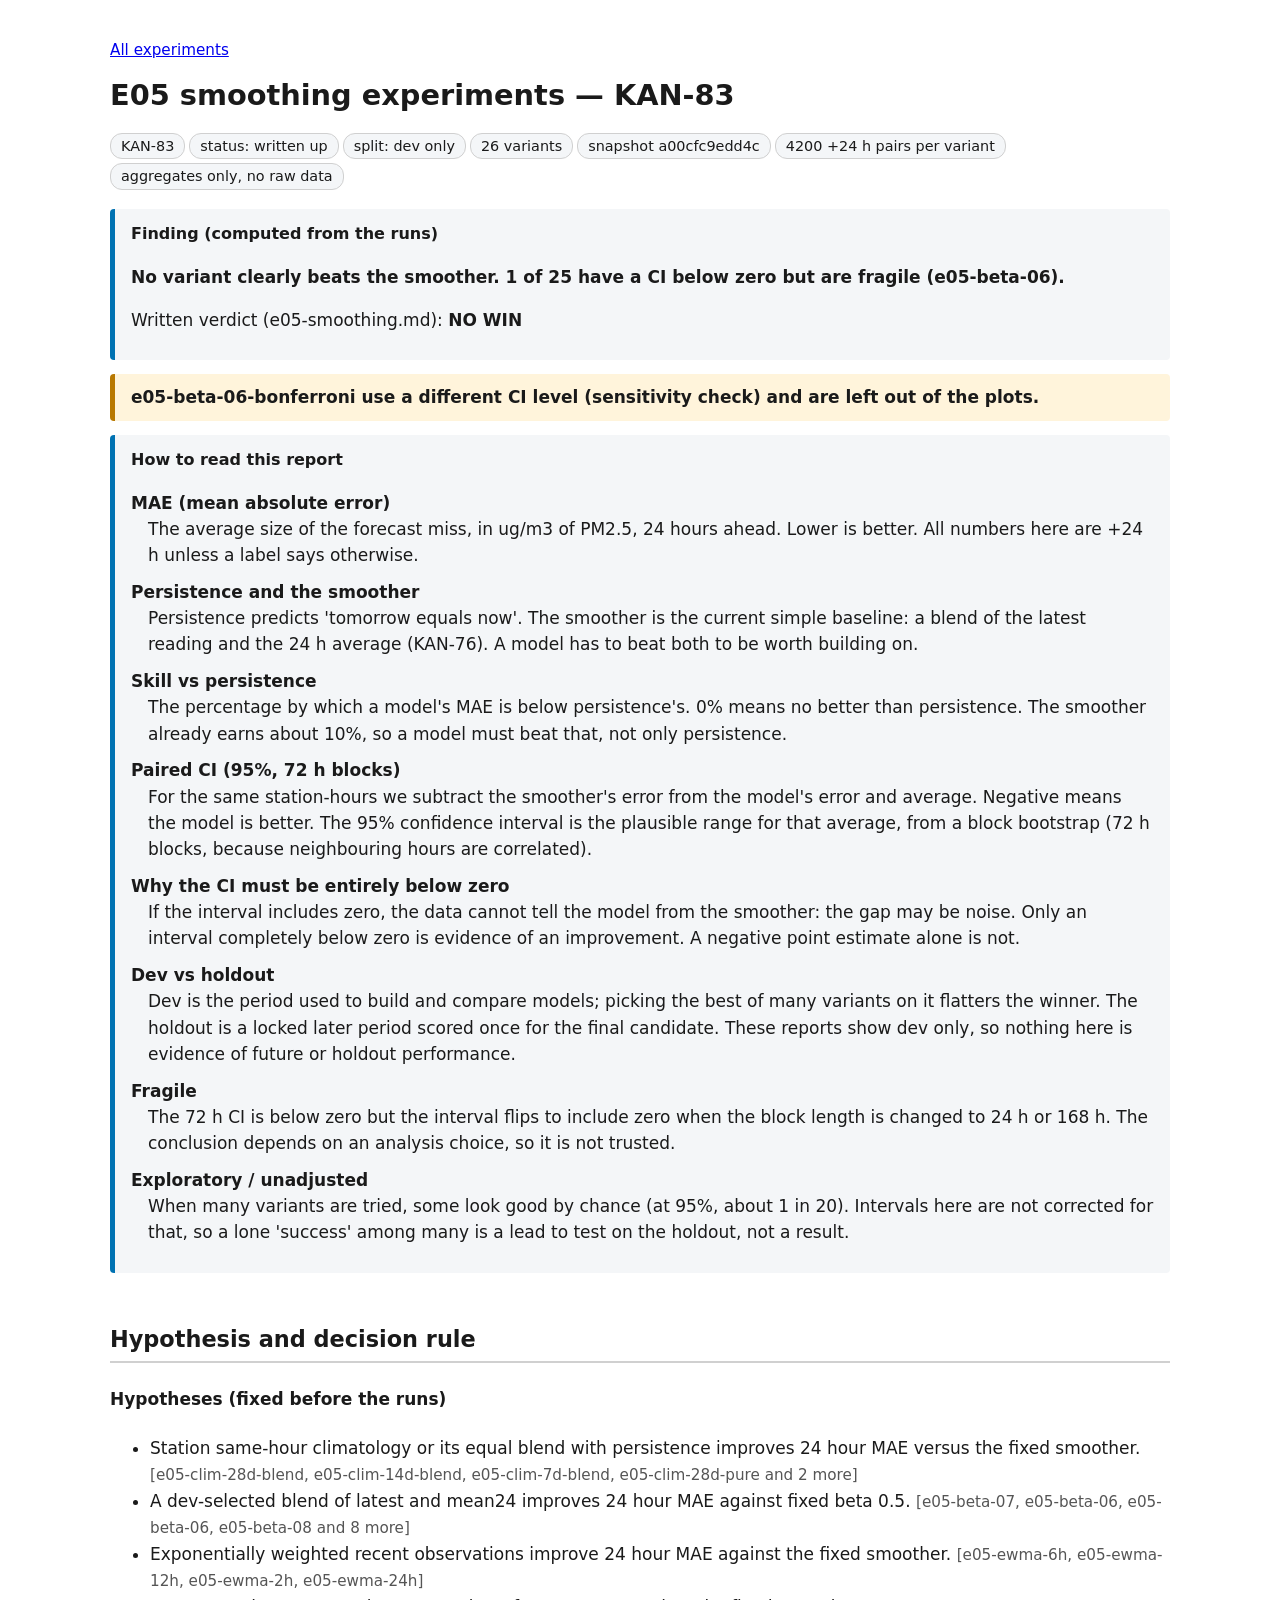
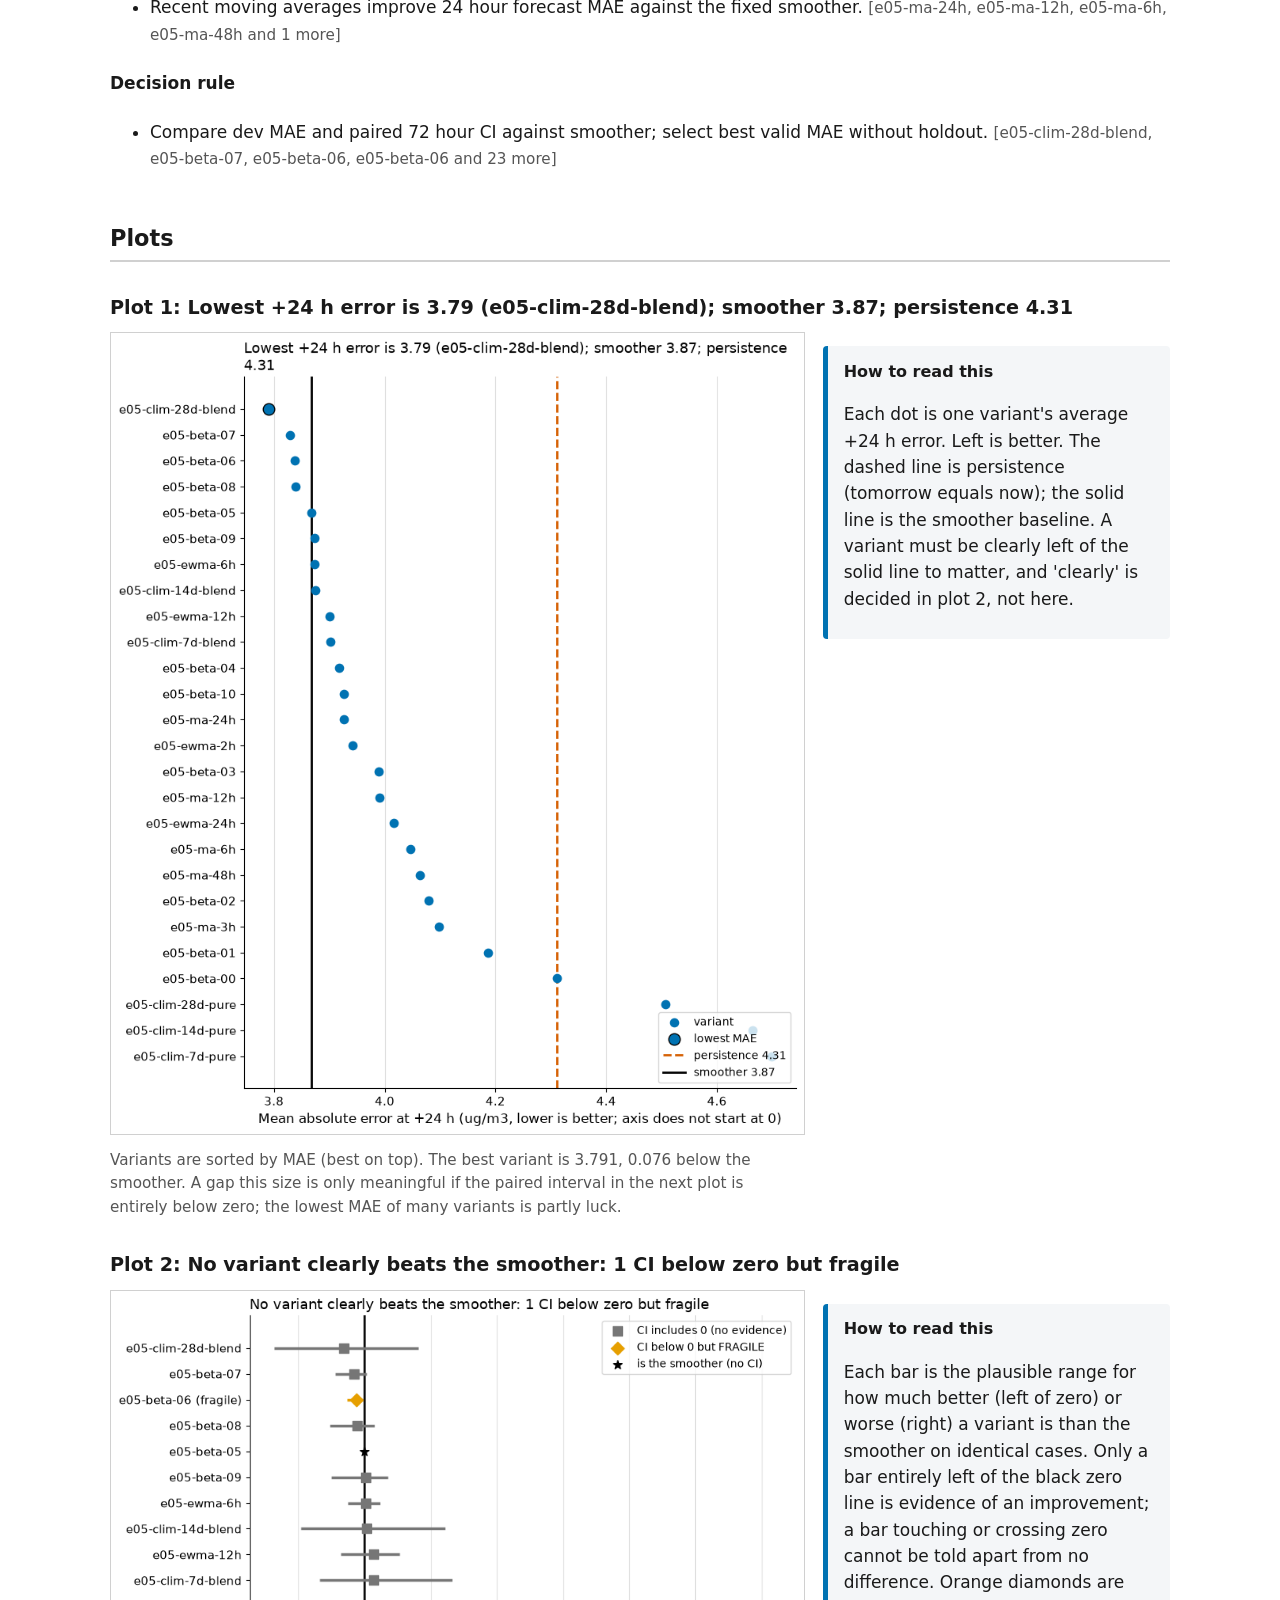
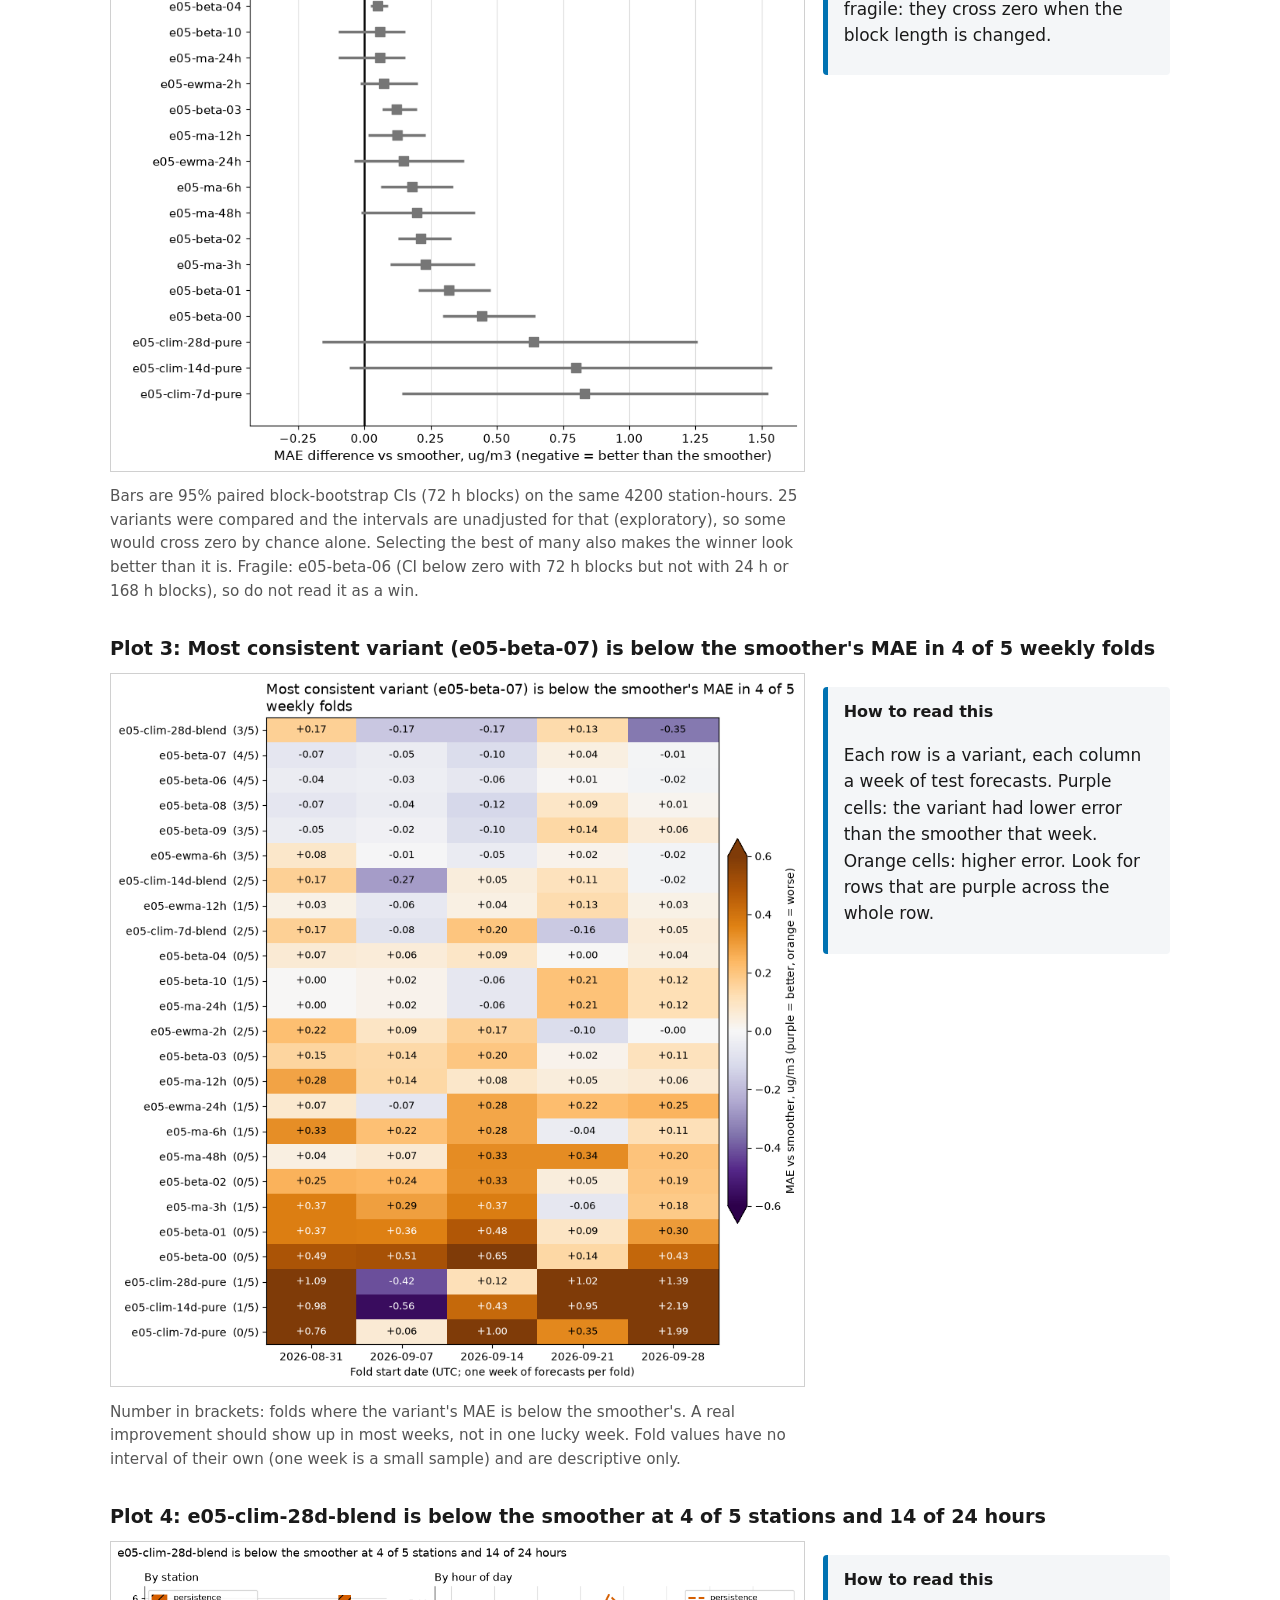
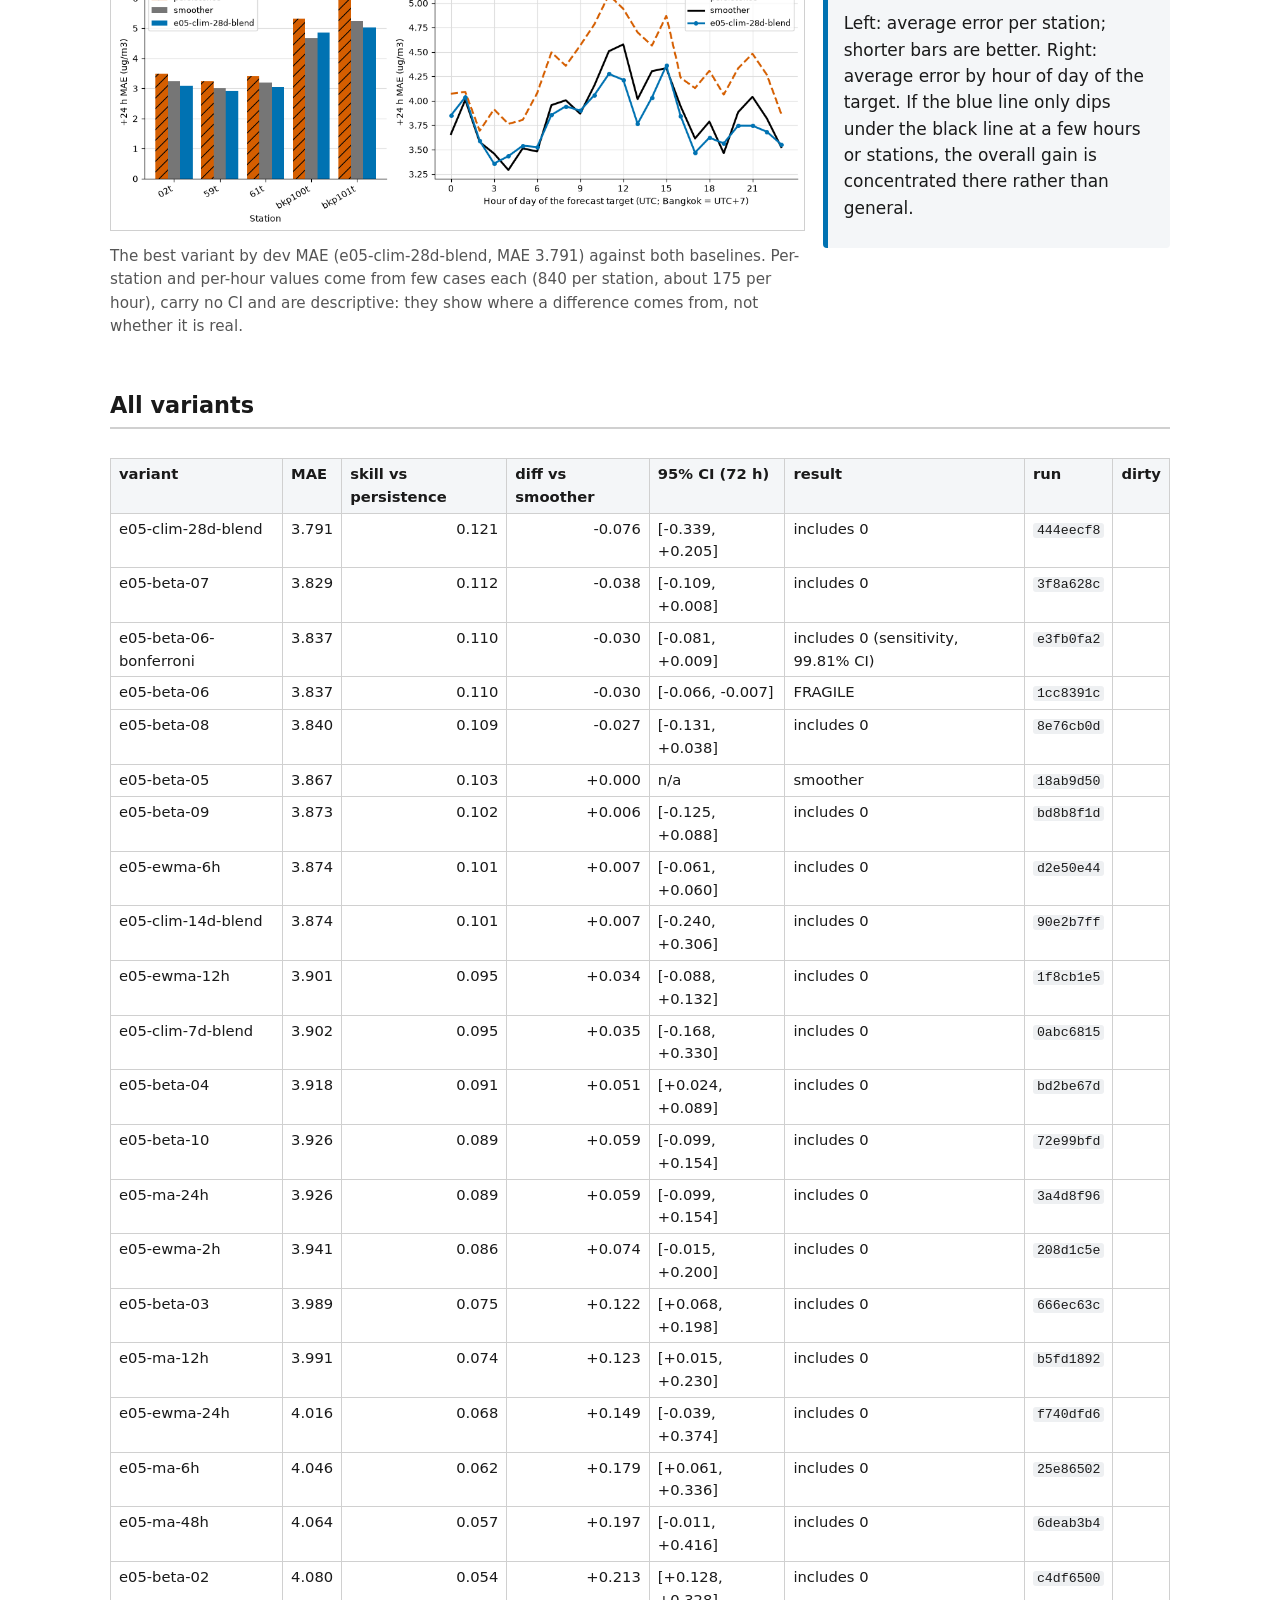
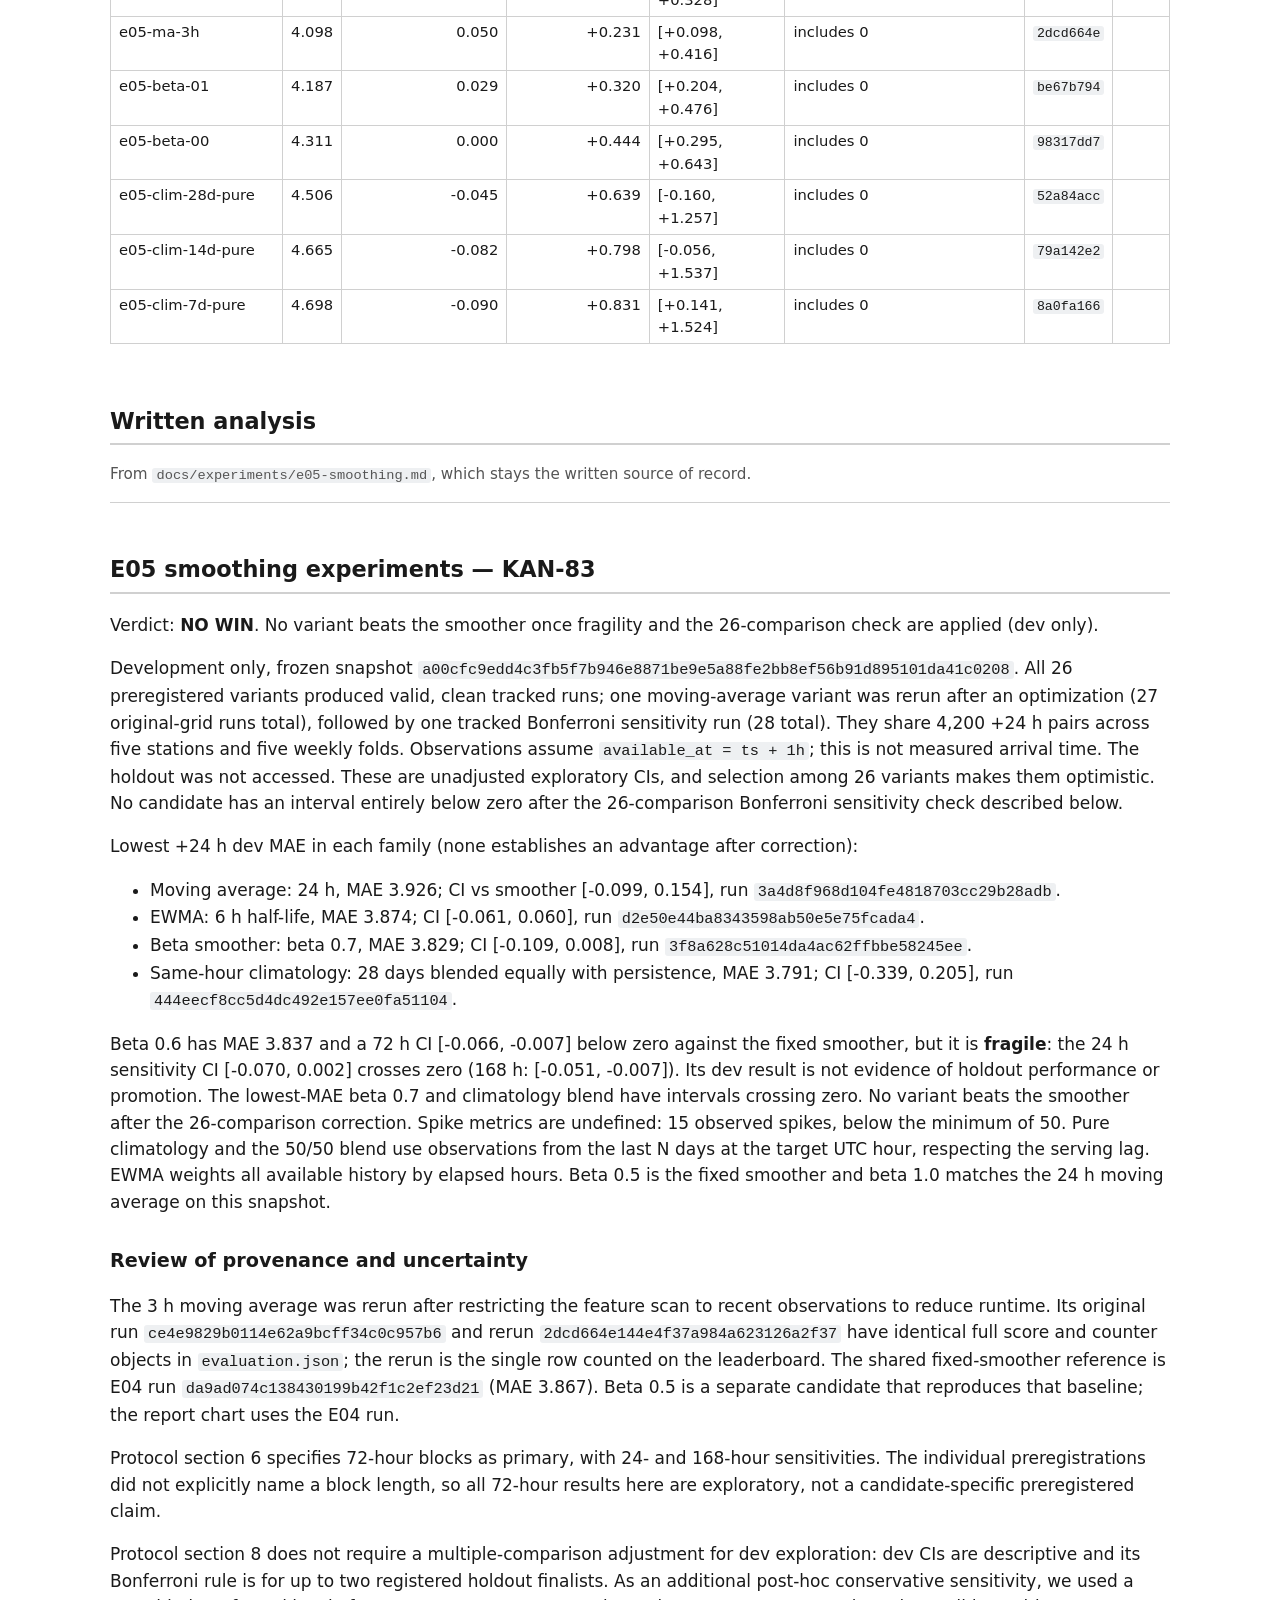
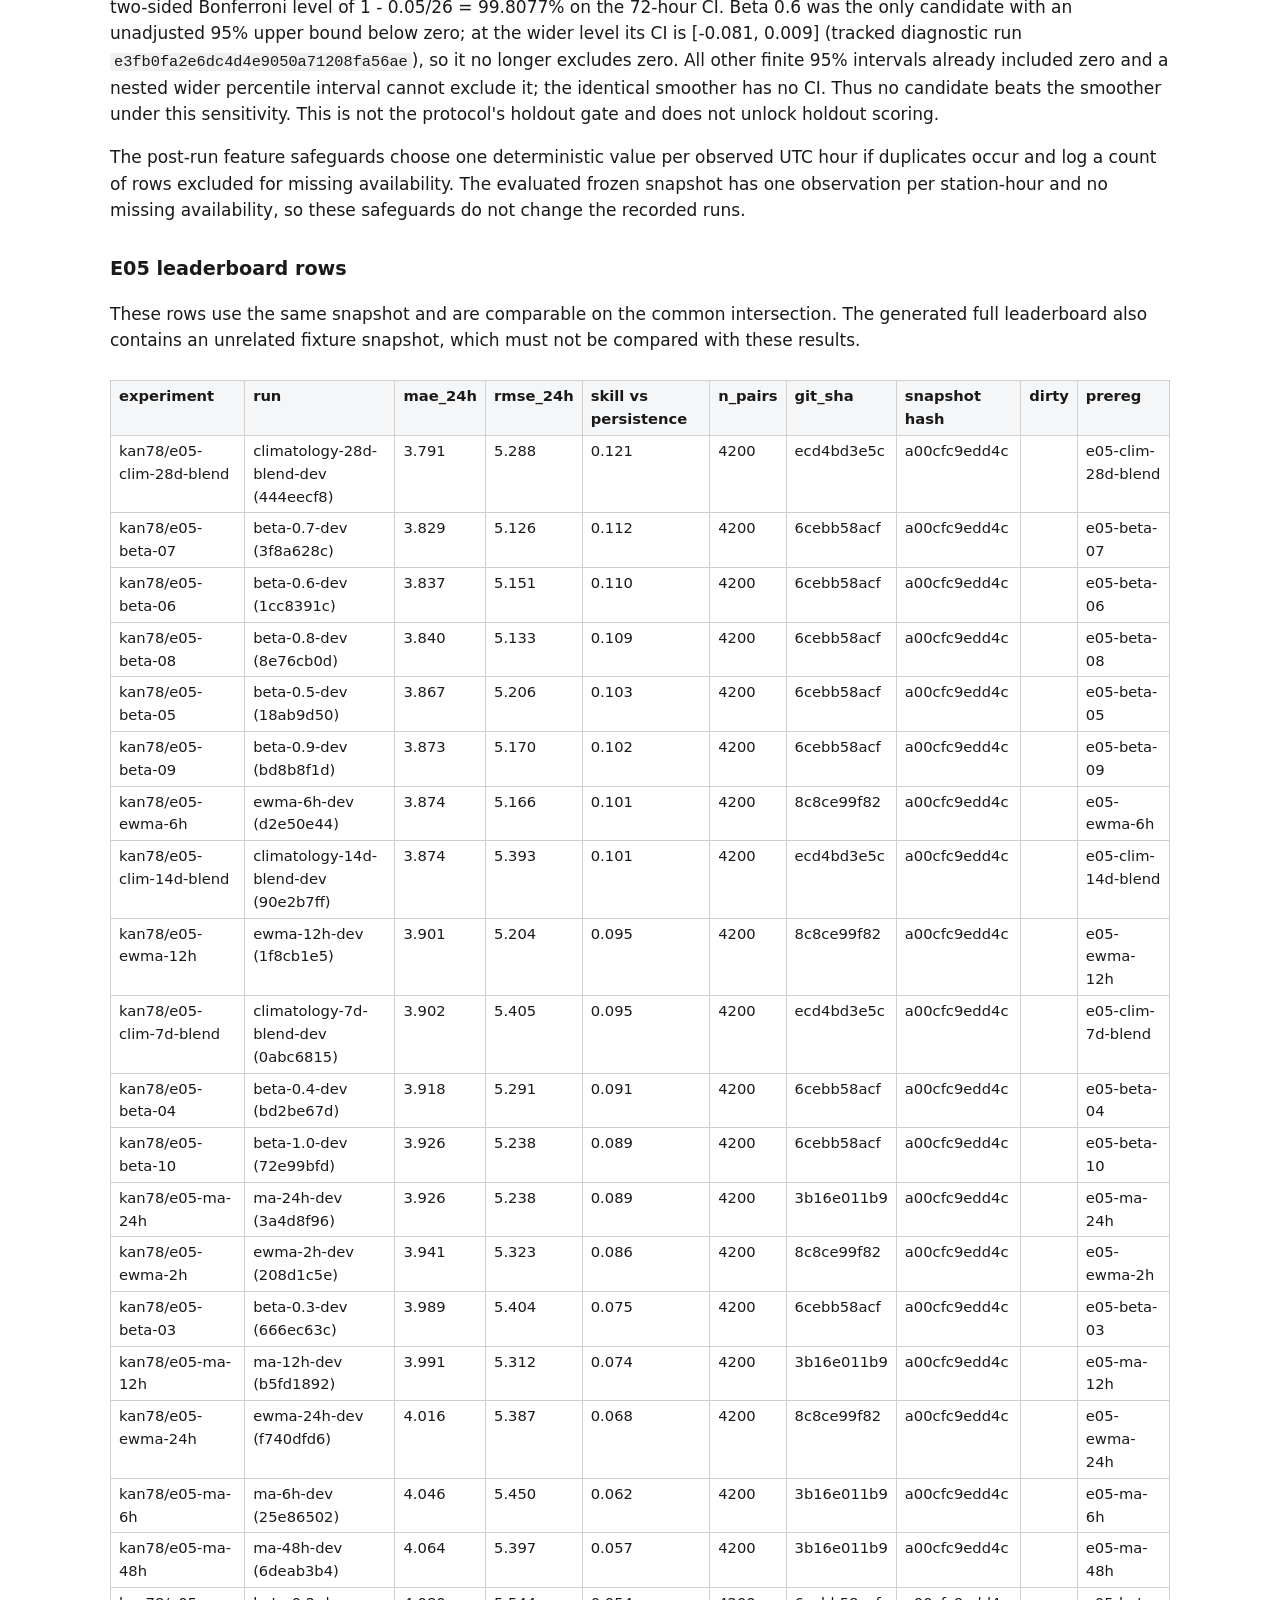
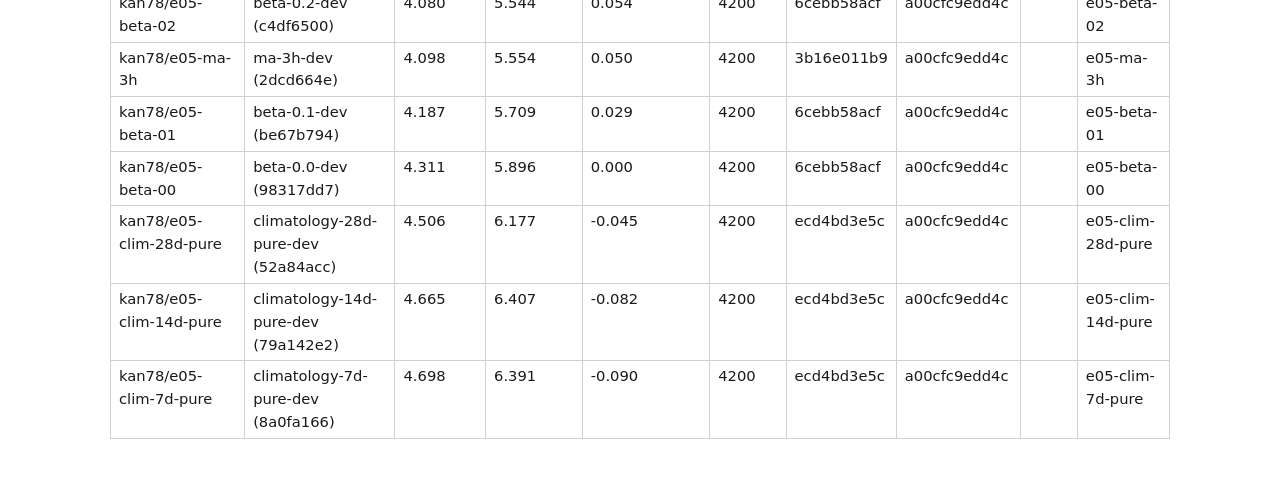
==== commit 15664320: "KAN-97: review fixes (explicit verdict only, verdict vs computed finding, no hardcoded status, data-" ====
--- a/docs/experiments/reports/KAN-83.html
+++ b/docs/experiments/reports/KAN-83.html
@@ -27,14 +27,14 @@
 .narr{border-top:1px solid var(--line);margin-top:8px}
 dl dt{font-weight:600;margin-top:.6em}dl dd{margin:0 0 0 1em}
 </style></head><body><main><p class="meta"><a href="index.html">All experiments</a></p><h1>E05 smoothing experiments — KAN-83</h1>
-<p><span class="chip">KAN-83</span><span class="chip">status: merged</span><span class="chip">split: dev only</span><span class="chip">26 variants</span><span class="chip">snapshot a00cfc9edd4c</span><span class="chip">4200 +24 h pairs per variant</span><span class="chip">aggregates only, no raw data</span></p>
+<p><span class="chip">KAN-83</span><span class="chip">status: written up</span><span class="chip">split: dev only</span><span class="chip">26 variants</span><span class="chip">snapshot a00cfc9edd4c</span><span class="chip">4200 +24 h pairs per variant</span><span class="chip">aggregates only, no raw data</span></p>
 <div class="box"><h4>Finding (computed from the runs)</h4><p class="tag">No variant clearly beats the smoother. 1 of 25 have a CI below zero but are fragile (e05-beta-06).</p><p>Written verdict (e05-smoothing.md): <strong>NO WIN</strong></p></div>
 <div class="box warn"><strong>e05-beta-06-bonferroni use a different CI level (sensitivity check) and are left out of the plots.</strong></div>
 <div class="box"><h4>How to read this report</h4><dl><dt>MAE (mean absolute error)</dt><dd>The average size of the forecast miss, in ug/m3 of PM2.5, 24 hours ahead. Lower is better. All numbers here are +24 h unless a label says otherwise.</dd><dt>Persistence and the smoother</dt><dd>Persistence predicts &#x27;tomorrow equals now&#x27;. The smoother is the current simple baseline: a blend of the latest reading and the 24 h average (KAN-76). A model has to beat both to be worth building on.</dd><dt>Skill vs persistence</dt><dd>The percentage by which a model&#x27;s MAE is below persistence&#x27;s. 0% means no better than persistence. The smoother already earns about 10%, so a model must beat that, not only persistence.</dd><dt>Paired CI (95%, 72 h blocks)</dt><dd>For the same station-hours we subtract the smoother&#x27;s error from the model&#x27;s error and average. Negative means the model is better. The 95% confidence interval is the plausible range for that average, from a block bootstrap (72 h blocks, because neighbouring hours are correlated).</dd><dt>Why the CI must be entirely below zero</dt><dd>If the interval includes zero, the data cannot tell the model from the smoother: the gap may be noise. Only an interval completely below zero is evidence of an improvement. A negative point estimate alone is not.</dd><dt>Dev vs holdout</dt><dd>Dev is the period used to build and compare models; picking the best of many variants on it flatters the winner. The holdout is a locked later period scored once for the final candidate. These reports show dev only, so nothing here is evidence of future or holdout performance.</dd><dt>Fragile</dt><dd>The 72 h CI is below zero but the interval flips to include zero when the block length is changed to 24 h or 168 h. The conclusion depends on an analysis choice, so it is not trusted.</dd><dt>Exploratory / unadjusted</dt><dd>When many variants are tried, some look good by chance (at 95%, about 1 in 20). Intervals here are not corrected for that, so a lone &#x27;success&#x27; among many is a lead to test on the holdout, not a result.</dd></dl></div>
 <h2>Hypothesis and decision rule</h2><h4>Hypotheses (fixed before the runs)</h4><ul><li>Station same-hour climatology or its equal blend with persistence improves 24 hour MAE versus the fixed smoother. <span class='meta'>[e05-clim-28d-blend, e05-clim-14d-blend, e05-clim-7d-blend, e05-clim-28d-pure and 2 more]</span></li><li>A dev-selected blend of latest and mean24 improves 24 hour MAE against fixed beta 0.5. <span class='meta'>[e05-beta-07, e05-beta-06, e05-beta-06, e05-beta-08 and 8 more]</span></li><li>Exponentially weighted recent observations improve 24 hour MAE against the fixed smoother. <span class='meta'>[e05-ewma-6h, e05-ewma-12h, e05-ewma-2h, e05-ewma-24h]</span></li><li>Recent moving averages improve 24 hour forecast MAE against the fixed smoother. <span class='meta'>[e05-ma-24h, e05-ma-12h, e05-ma-6h, e05-ma-48h and 1 more]</span></li></ul><h4>Decision rule</h4><ul><li>Compare dev MAE and paired 72 hour CI against smoother; select best valid MAE without holdout. <span class='meta'>[e05-clim-28d-blend, e05-beta-07, e05-beta-06, e05-beta-06 and 23 more]</span></li></ul>
 <h2>Plots</h2>
-<section><h3>Plot 1: Lowest +24 h error is 3.79 (e05-clim-28d-blend); smoother 3.87, persistence 4.31</h3><div class="plot-grid"><figure><img alt="Dot plot of +24 h MAE per variant" src="[data-uri]"><figcaption>Variants are sorted by MAE (best on top). The best variant is 3.791, 0.076 below the smoother. A gap this size is only meaningful if the paired interval in the next plot is entirely below zero; the lowest MAE of many variants is partly luck.</figcaption></figure><aside class="box"><h4>How to read this</h4><p>Each dot is one variant&#x27;s average +24 h error. Left is better. The dashed line is persistence (tomorrow equals now); the solid line is the smoother baseline. A variant must be clearly left of the solid line to matter, and &#x27;clearly&#x27; is decided in plot 2, not here.</p></aside></div></section>
-<section><h3>Plot 2: No variant clearly beats the smoother: 1 CI below zero but fragile</h3><div class="plot-grid"><figure><img alt="Forest plot of paired MAE differences vs smoother" src="[data-uri]"><figcaption>Bars are 95% paired block-bootstrap CIs (72 h blocks) on the same 4200 station-hours. 25 variants were compared and the intervals are unadjusted for that (exploratory), so about one in twenty would cross zero by chance alone. Selecting the best of many also makes the winner look better than it is. Fragile: e05-beta-06 (CI below zero with 72 h blocks but not with 24 h or 168 h blocks), so do not read it as a win.</figcaption></figure><aside class="box"><h4>How to read this</h4><p>Each bar is the plausible range for how much better (left of zero) or worse (right) a variant is than the smoother on identical cases. Only a bar entirely left of the black zero line is evidence of an improvement; a bar touching or crossing zero cannot be told apart from no difference. Orange diamonds are fragile: they cross zero when the block length is changed.</p></aside></div></section>
+<section><h3>Plot 1: Lowest +24 h error is 3.79 (e05-clim-28d-blend); smoother 3.87; persistence 4.31</h3><div class="plot-grid"><figure><img alt="Dot plot of +24 h MAE per variant" src="[data-uri]